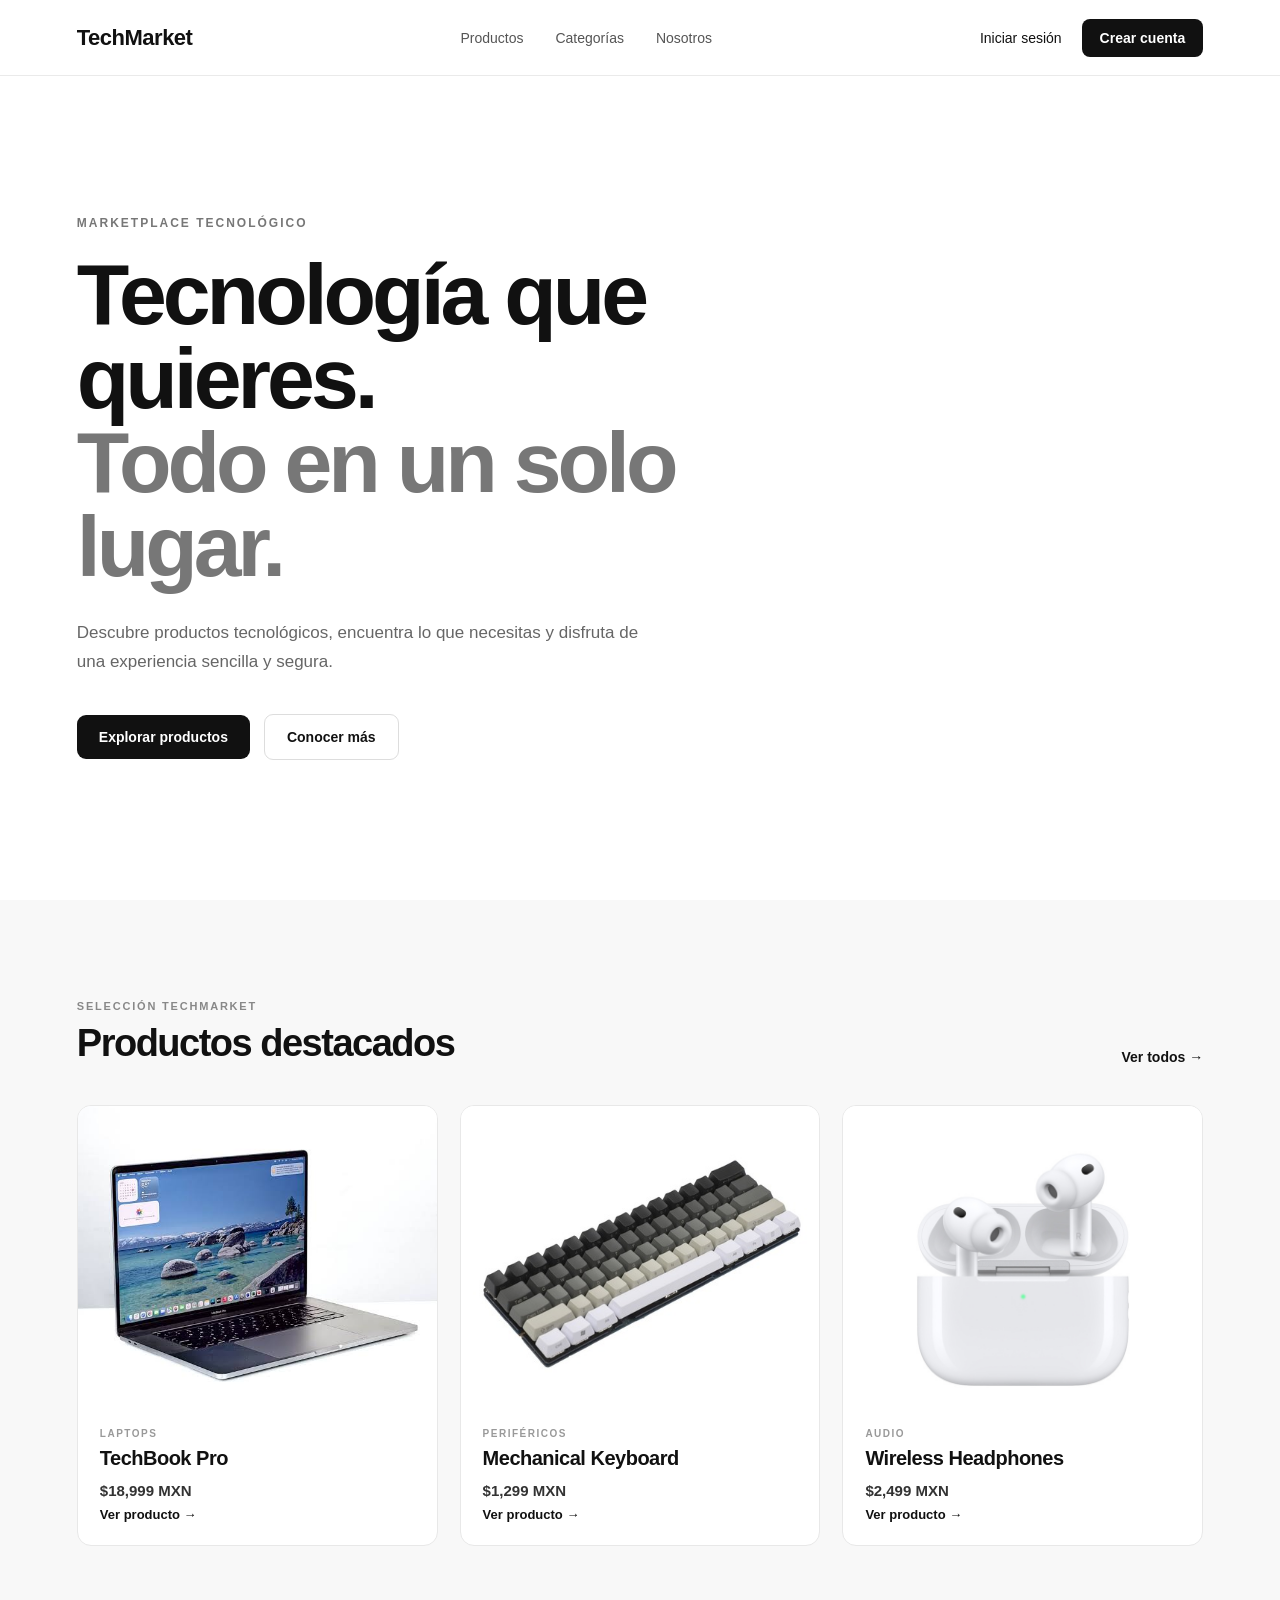
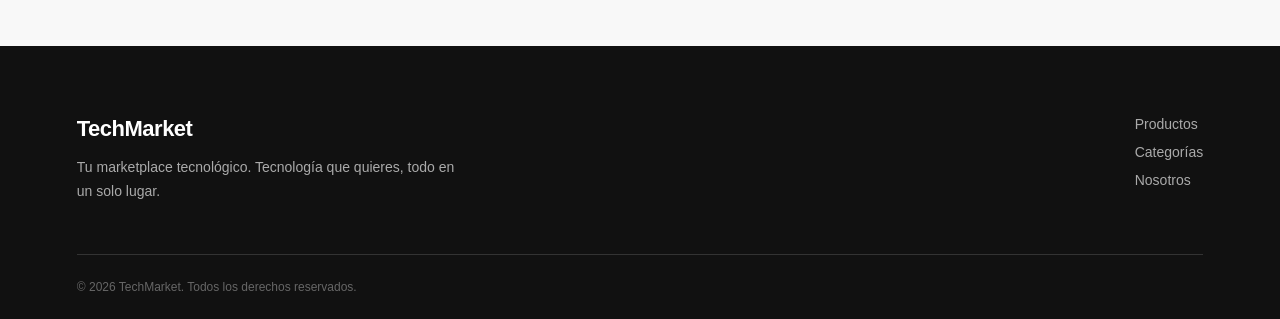
==== frontend/index.html @ a0c96c30 "Se agrego frontend provisional y ajustes de autenticacion" ====
<!DOCTYPE html>
<html lang="es">
<head>
    <meta charset="UTF-8">
    <meta name="viewport" content="width=device-width, initial-scale=1.0">

    <title>TechMarket</title>

    <link rel="stylesheet" href="css/style.css">
</head>

<body>

<header class="navbar">

    <a href="#" class="logo">TechMarket</a>

    <nav class="nav-links">
        <a href="#">Productos</a>
        <a href="#">Categorías</a>
        <a href="#">Nosotros</a>
    </nav>

    <div class="nav-actions">
        <a href="login.html" class="login-link" id="login-link">Iniciar sesión</a>
        <a href="register.html" class="register-button" id="register-link">Crear cuenta</a>
        <span id="session-message" class="session-message">
        Sesión iniciada
    </span>
        <button id="logout-button" class="logout-button">Cerrar sesión</button>
    </div>
</header>


<main>

    <section class="hero">

        <div class="hero-content">

            <p class="hero-tag">MARKETPLACE TECNOLÓGICO</p>

            <h1>
                Tecnología que quieres.
                <span>Todo en un solo lugar.</span>
            </h1>

            <p class="hero-description">
                Descubre productos tecnológicos, encuentra lo que necesitas
                y disfruta de una experiencia sencilla y segura.
            </p>

            <div class="hero-actions">
                <a href="#" class="primary-button">Explorar productos</a>
                <a href="#" class="secondary-button">Conocer más</a>
            </div>

        </div>

    </section>


    <section class="products-section">

        <div class="section-header">

            <div>
                <p class="section-tag">SELECCIÓN TECHMARKET</p>
                <h2>Productos destacados</h2>
            </div>

            <a href="#" class="view-all">Ver todos →</a>

        </div>


        <div class="product-grid">

            <article class="product-card">

                <div class="product-image">
                    <img src="assets/products/MacBookPro.jpg" alt="Laptop MacBookPro">
                </div>

                <div class="product-info">
                    <p class="product-category">LAPTOPS</p>
                    <h3>TechBook Pro</h3>
                    <p class="product-price">$18,999 MXN</p>

                    <a href="#" class="product-button">Ver producto →</a>
                </div>

            </article>


            <article class="product-card">

                <div class="product-image">
                    <img src="assets/products/teclado mecanico.jpg" alt="teclado mecanico">
                </div>

                <div class="product-info">
                    <p class="product-category">PERIFÉRICOS</p>
                    <h3>Mechanical Keyboard</h3>
                    <p class="product-price">$1,299 MXN</p>

                    <a href="#" class="product-button">Ver producto →</a>
                </div>

            </article>


            <article class="product-card">

                <div class="product-image">
                    <img src="assets/products/airpods.jpg" alt="Audífonos inalámbricos">
                </div>

                <div class="product-info">
                    <p class="product-category">AUDIO</p>
                    <h3>Wireless Headphones</h3>
                    <p class="product-price">$2,499 MXN</p>

                    <a href="#" class="product-button">Ver producto →</a>
                </div>

            </article>

        </div>

    </section>

</main>

<footer class="footer">

    <div class="footer-content">

        <div class="footer-brand">
            <h2>TechMarket</h2>
            <p>
                Tu marketplace tecnológico.
                Tecnología que quieres, todo en un solo lugar.
            </p>
        </div>

        <div class="footer-links">

            <a href="#">Productos</a>
            <a href="#">Categorías</a>
            <a href="#">Nosotros</a>

        </div>

    </div>

    <div class="footer-bottom">
        <p>© 2026 TechMarket. Todos los derechos reservados.</p>
    </div>

</footer>

<script src="js/auth.js"></script>

</body>
</html>
---- frontend/css/style.css ----
/* =========================
   RESET
   ========================= */

* {
    margin: 0;
    padding: 0;
    box-sizing: border-box;
}

body {
    font-family: Arial, sans-serif;
    background: #ffffff;
    color: #111111;
}


/* =========================
   NAVBAR
   ========================= */

.navbar {
    width: 100%;
    height: 76px;

    display: flex;
    align-items: center;
    justify-content: space-between;

    padding: 0 6%;

    border-bottom: 1px solid #eaeaea;
    background: #ffffff;
}

.logo {
    color: #111111;
    text-decoration: none;

    font-size: 22px;
    font-weight: 700;
    letter-spacing: -0.5px;
}

.nav-links {
    display: flex;
    gap: 32px;
}

.nav-links a {
    color: #555555;
    text-decoration: none;

    font-size: 14px;

    transition: color 0.2s ease;
}

.nav-links a:hover {
    color: #111111;
}

.nav-actions {
    display: flex;
    align-items: center;
    gap: 20px;
}

.login-link {
    color: #111111;
    text-decoration: none;

    font-size: 14px;
}

.register-button {
    color: #ffffff;
    background: #111111;

    text-decoration: none;

    padding: 11px 18px;
    border-radius: 8px;

    font-size: 14px;
    font-weight: 600;

    transition: transform 0.2s ease,
    background 0.2s ease;
}

.logout-button {
    color: #111111;
    background: #ffffff;

    border: 1px solid #dddddd;

    padding: 10px 17px;
    border-radius: 8px;

    font-family: inherit;
    font-size: 14px;
    font-weight: 600;

    cursor: pointer;

    transition:
            background 0.2s ease,
            border-color 0.2s ease,
            transform 0.2s ease;
}

.logout-button:hover {
    background: #f5f5f5;
    border-color: #cccccc;

    transform: translateY(-1px);
}

.session-message {
    display: inline-flex;
    align-items: center;
    gap: 8px;

    padding: 10px 17px;

    border: 1px solid #d9eadf;
    border-radius: 8px;

    background: #f3faf5;
    color: #2f6b43;

    font-size: 13px;
    font-weight: 600;
}

/* Indicador de sesión activa */
.session-message::before {
    content: "";

    width: 7px;
    height: 7px;

    border-radius: 50%;

    background: #3f8f5b;
}

.register-button:hover {
    background: #333333;
    transform: translateY(-1px);
}


/* =========================
   HERO
   ========================= */

.hero {
    min-height: calc(100vh - 76px);

    display: flex;
    align-items: center;

    padding: 80px 6%;
}

.hero-content {
    max-width: 760px;
}

.hero-tag {
    margin-bottom: 22px;

    font-size: 12px;
    font-weight: 700;
    letter-spacing: 2px;

    color: #777777;
}

.hero h1 {
    font-size: clamp(48px, 7vw, 86px);
    line-height: 0.98;
    letter-spacing: -4px;

    margin-bottom: 30px;
}

.hero h1 span {
    display: block;
    color: #777777;
}

.hero-description {
    max-width: 570px;

    color: #666666;

    font-size: 17px;
    line-height: 1.7;

    margin-bottom: 38px;
}

.hero-actions {
    display: flex;
    align-items: center;
    gap: 14px;
}

.primary-button,
.secondary-button {
    text-decoration: none;

    padding: 14px 22px;
    border-radius: 9px;

    font-size: 14px;
    font-weight: 600;

    transition: all 0.2s ease;
}

.primary-button {
    color: #ffffff;
    background: #111111;
}

.primary-button:hover {
    background: #333333;
    transform: translateY(-2px);
}

.secondary-button {
    color: #111111;
    background: #ffffff;

    border: 1px solid #dddddd;
}

.secondary-button:hover {
    background: #f5f5f5;
}


/* =========================
   RESPONSIVE
   ========================= */

@media (max-width: 800px) {

    .navbar {
        padding: 0 5%;
    }

    .nav-links {
        display: none;
    }

    .hero {
        padding: 60px 5%;
    }

    .hero h1 {
        letter-spacing: -2px;
    }

    .nav-actions {
        gap: 10px;
    }

}

/* =========================
   PRODUCTS
   ========================= */

.products-section {
    padding: 100px 6%;
    background: #f8f8f8;
}

.section-header {
    display: flex;
    align-items: flex-end;
    justify-content: space-between;

    margin-bottom: 40px;
}

.section-tag {
    margin-bottom: 10px;

    font-size: 11px;
    font-weight: 700;
    letter-spacing: 1.8px;

    color: #888888;
}

.section-header h2 {
    font-size: 38px;
    letter-spacing: -1.5px;
}

.view-all {
    color: #111111;
    text-decoration: none;

    font-size: 14px;
    font-weight: 600;

    transition: opacity 0.2s ease;
}

.view-all:hover {
    opacity: 0.55;
}


.product-grid {
    display: grid;

    grid-template-columns: repeat(3, 1fr);

    gap: 22px;
}


.product-card {
    background: #ffffff;

    border: 1px solid #e8e8e8;
    border-radius: 14px;

    overflow: hidden;

    transition:
            transform 0.25s ease,
            box-shadow 0.25s ease;
}

.product-card:hover {
    transform: translateY(-5px);

    box-shadow: 0 18px 40px rgba(0, 0, 0, 0.08);
}


.product-image {
    height: 300px;

    display: flex;
    align-items: center;
    justify-content: center;

    background: #eeeeee;

    color: #999999;

    font-size: 11px;
    font-weight: 700;
    letter-spacing: 1.5px;
}

.product-image img {
    width: 100%;
    height: 100%;

    object-fit: cover;

    display: block;

    transition: transform 0.4s ease;
}

.product-card:hover .product-image img {
    transform: scale(1.04);
}


.product-info {
    padding: 22px;
}

.product-category {
    margin-bottom: 8px;

    font-size: 10px;
    font-weight: 700;
    letter-spacing: 1.5px;

    color: #999999;
}

.product-info h3 {
    margin-bottom: 12px;

    font-size: 20px;
    letter-spacing: -0.5px;
}

.product-price {
    font-size: 15px;
    font-weight: 600;

    color: #333333;
}


/* =========================
   PRODUCTS RESPONSIVE
   ========================= */

@media (max-width: 900px) {

    .product-grid {
        grid-template-columns: 1fr;
    }

    .product-image {
        height: 260px;
    }

}


@media (max-width: 600px) {

    .products-section {
        padding: 70px 5%;
    }

    .section-header {
        align-items: flex-start;
        flex-direction: column;
        gap: 15px;
    }

    .section-header h2 {
        font-size: 32px;
    }

}

.product-button {
    display: inline-block;

    margin-top: 8px;

    color: #111111;
    text-decoration: none;

    font-size: 13px;
    font-weight: 600;

    transition: opacity 0.2s ease,
    transform 0.2s ease;
}

.product-button:hover {
    opacity: 0.55;
    transform: translateX(3px);
}

/* =========================
   FOOTER
   ========================= */

.footer {
    padding: 70px 6% 25px;

    background: #111111;
    color: #ffffff;
}

.footer-content {
    display: flex;
    justify-content: space-between;
    align-items: flex-start;

    gap: 40px;

    padding-bottom: 50px;

    border-bottom: 1px solid #333333;
}

.footer-brand {
    max-width: 380px;
}

.footer-brand h2 {
    margin-bottom: 14px;

    font-size: 22px;
    letter-spacing: -0.5px;
}

.footer-brand p {
    color: #aaaaaa;

    font-size: 14px;
    line-height: 1.7;
}

.footer-links {
    display: flex;
    flex-direction: column;

    gap: 12px;
}

.footer-links a {
    color: #aaaaaa;

    text-decoration: none;

    font-size: 14px;

    transition: color 0.2s ease;
}

.footer-links a:hover {
    color: #ffffff;
}

.footer-bottom {
    padding-top: 25px;
}

.footer-bottom p {
    color: #666666;

    font-size: 12px;
}


/* =========================
   FOOTER RESPONSIVE
   ========================= */

@media (max-width: 600px) {

    .footer {
        padding: 55px 5% 20px;
    }

    .footer-content {
        flex-direction: column;

        padding-bottom: 35px;
    }

}

/* =========================
   AUTH PAGE
   ========================= */

.auth-page {
    min-height: 100vh;

    display: flex;
    align-items: center;
    justify-content: center;

    padding: 60px 20px;

    background: #f8f8f8;
}

.auth-container {
    width: 100%;
    max-width: 460px;

    padding: 45px;

    background: #ffffff;

    border: 1px solid #e8e8e8;
    border-radius: 16px;

    box-shadow: 0 20px 50px rgba(0, 0, 0, 0.06);
}


/* =========================
   AUTH HEADER
   ========================= */

.auth-header {
    margin-bottom: 35px;
}

.auth-logo {
    display: inline-block;

    margin-bottom: 35px;

    color: #111111;
    text-decoration: none;

    font-size: 22px;
    font-weight: 700;
    letter-spacing: -0.5px;
}

.auth-tag {
    margin-bottom: 12px;

    color: #888888;

    font-size: 10px;
    font-weight: 700;
    letter-spacing: 1.8px;
}

.auth-header h1 {
    margin-bottom: 12px;

    color: #111111;

    font-size: 38px;
    line-height: 1.05;
    letter-spacing: -1.8px;
}

.auth-description {
    color: #777777;

    font-size: 14px;
    line-height: 1.6;
}


/* =========================
   FORM
   ========================= */

.auth-form {
    display: flex;
    flex-direction: column;

    gap: 22px;
}

.form-group {
    display: flex;
    flex-direction: column;

    gap: 8px;
}

.form-group label {
    color: #333333;

    font-size: 13px;
    font-weight: 600;
}

.form-group input {
    width: 100%;

    padding: 14px 15px;

    border: 1px solid #dddddd;
    border-radius: 8px;

    background: #ffffff;
    color: #111111;

    font-family: inherit;
    font-size: 14px;

    outline: none;

    transition:
            border-color 0.2s ease,
            box-shadow 0.2s ease;
}

.form-group input::placeholder {
    color: #aaaaaa;
}

.form-group input:focus {
    border-color: #111111;

    box-shadow: 0 0 0 3px rgba(0, 0, 0, 0.06);
}


/* =========================
   AUTH BUTTON
   ========================= */

.auth-button {
    width: 100%;

    margin-top: 5px;

    padding: 14px 20px;

    border: none;
    border-radius: 8px;

    background: #111111;
    color: #ffffff;

    font-family: inherit;
    font-size: 14px;
    font-weight: 600;

    cursor: pointer;

    transition:
            background 0.2s ease,
            transform 0.2s ease;
}

.auth-button:hover {
    background: #333333;

    transform: translateY(-1px);
}


/* =========================
   AUTH FOOTER
   ========================= */

.auth-footer {
    margin-top: 28px;

    text-align: center;
}

.auth-footer p {
    color: #777777;

    font-size: 13px;
}

.auth-footer a {
    color: #111111;

    font-weight: 600;

    text-decoration: none;
}

.auth-footer a:hover {
    text-decoration: underline;
}


/* =========================
   AUTH RESPONSIVE
   ========================= */

@media (max-width: 500px) {

    .auth-page {
        padding: 30px 15px;
    }

    .auth-container {
        padding: 30px 25px;
    }

    .auth-header h1 {
        font-size: 32px;
    }

}

#register-message {
    margin-top: 18px;

    padding: 12px 15px;

    text-align: center;

    background: #f5f5f5;

    border: 1px solid #dddddd;
    border-radius: 8px;

    color: #333333;

    font-size: 13px;
    font-weight: 600;
    line-height: 1.5;
}
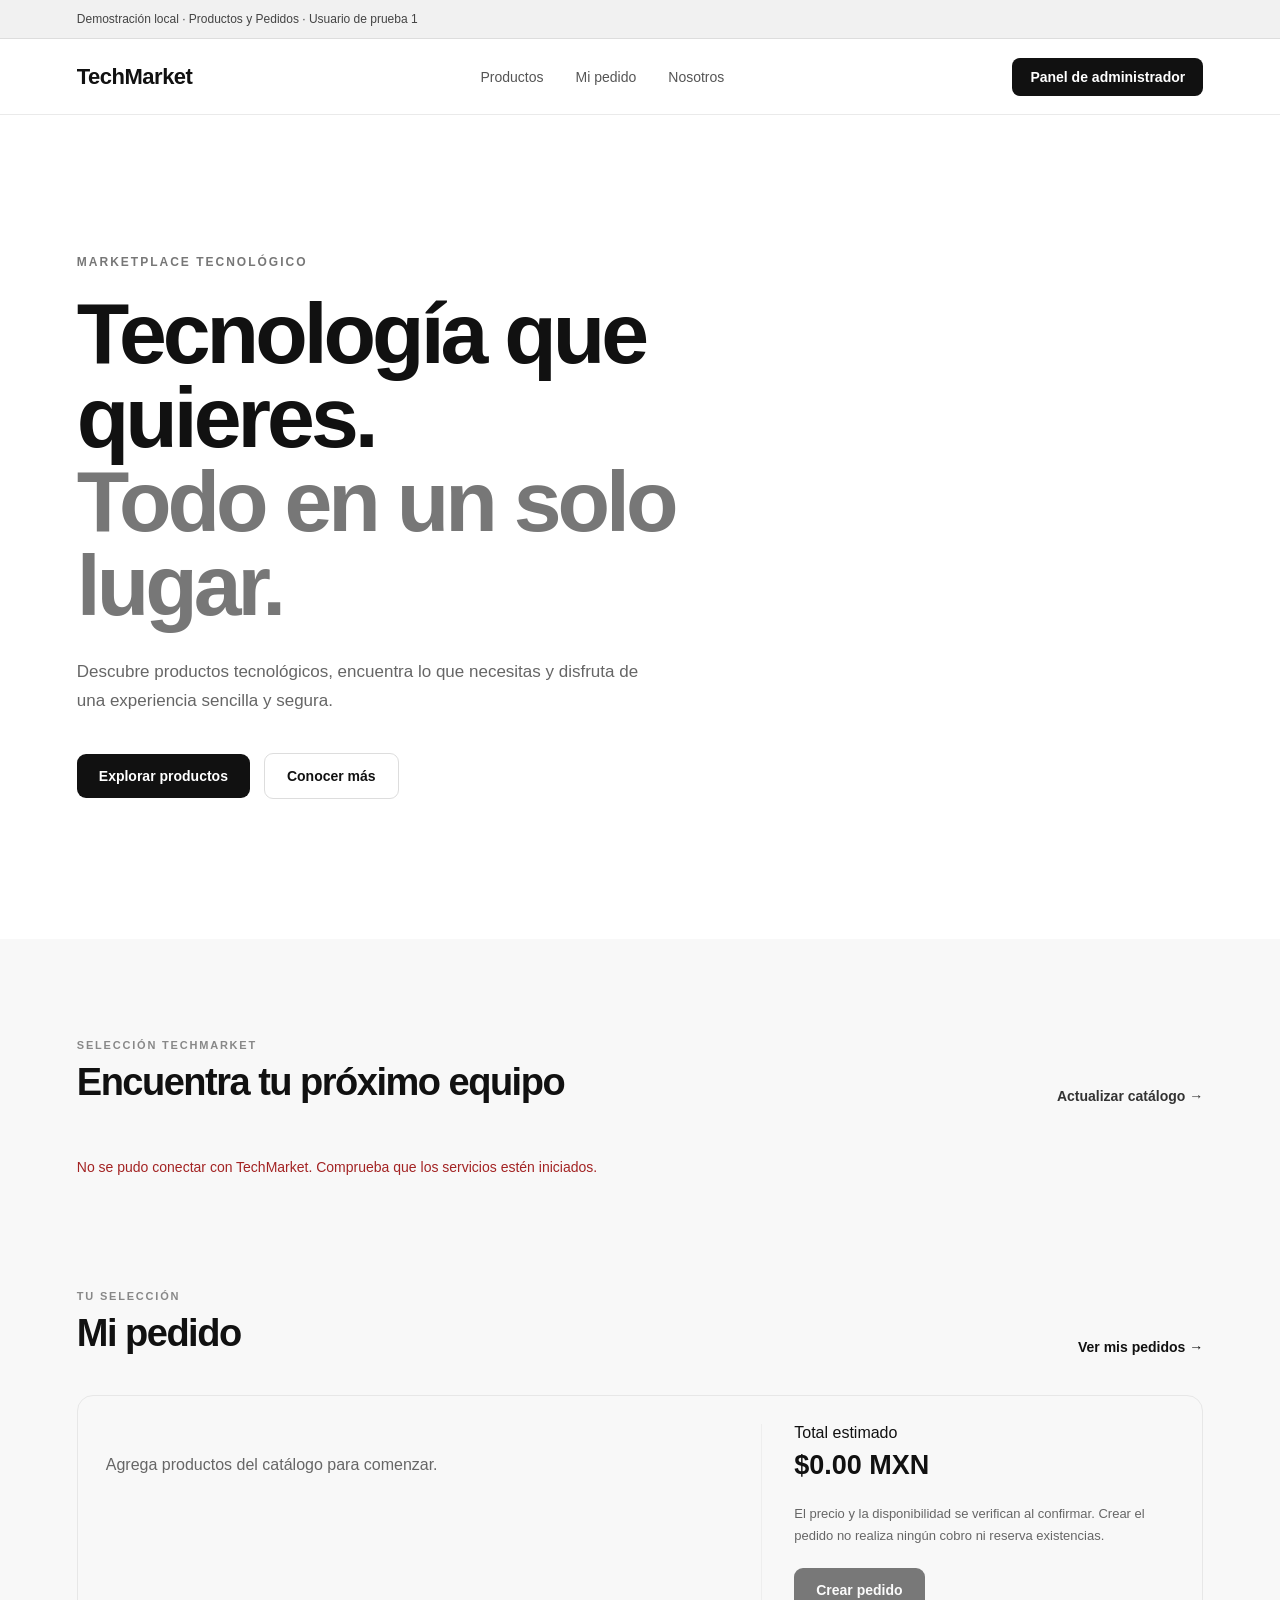
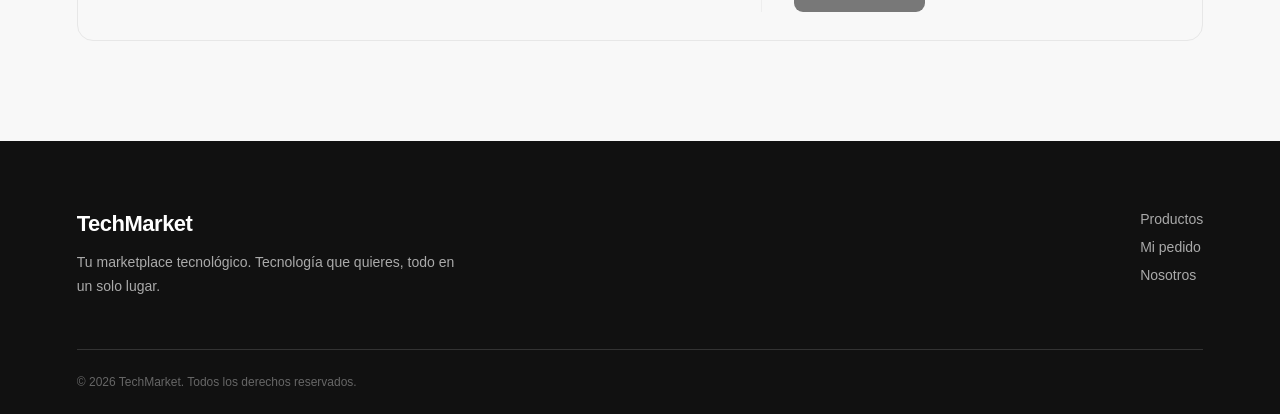
==== commit fb11d4d4: "feat: agregar microservicios de productos y pedidos y frontend" ====
--- a/frontend/index.html
+++ b/frontend/index.html
@@ -13,22 +13,37 @@
 
 <header class="navbar">
 
-    <a href="#" class="logo">TechMarket</a>
+    <a href="index.html" class="logo">TechMarket</a>
 
     <nav class="nav-links">
-        <a href="#">Productos</a>
-        <a href="#">Categorías</a>
-        <a href="#">Nosotros</a>
+        <a href="#productos">Productos</a>
+        <a href="#carrito">Mi pedido</a>
+        <a href="#nosotros">Nosotros</a>
     </nav>
 
     <div class="nav-actions">
-        <a href="login.html" class="login-link" id="login-link">Iniciar sesión</a>
-        <a href="register.html" class="register-button" id="register-link">Crear cuenta</a>
-        <span id="session-message" class="session-message">
-        Sesión iniciada
-    </span>
-        <button id="logout-button" class="logout-button">Cerrar sesión</button>
+        <a href="login.html" class="login-link" id="login-link">
+            Iniciar sesión
+        </a>
+
+        <a href="register.html" class="register-button" id="register-link">
+            Crear cuenta
+        </a>
+
+        <a href="profile.html" class="register-button" id="account-link" hidden>
+            Mi perfil
+        </a>
+
+        <button
+                id="logout-button"
+                class="logout-button"
+                type="button"
+                hidden
+        >
+            Cerrar sesión
+        </button>
     </div>
+
 </header>
 
 
@@ -51,8 +66,8 @@
             </p>
 
             <div class="hero-actions">
-                <a href="#" class="primary-button">Explorar productos</a>
-                <a href="#" class="secondary-button">Conocer más</a>
+                <a href="#productos" class="primary-button">Explorar productos</a>
+                <a href="#nosotros" class="secondary-button">Conocer más</a>
             </div>
 
         </div>
@@ -60,79 +75,43 @@
     </section>
 
 
-    <section class="products-section">
+    <section class="products-section" id="productos">
 
         <div class="section-header">
 
             <div>
                 <p class="section-tag">SELECCIÓN TECHMARKET</p>
-                <h2>Productos destacados</h2>
+                <h2>Encuentra tu próximo equipo</h2>
             </div>
 
-            <a href="#" class="view-all">Ver todos →</a>
+            <button class="view-all text-button" id="refresh-products" type="button">Actualizar catálogo →</button>
 
         </div>
 
 
-        <div class="product-grid">
-
-            <article class="product-card">
-
-                <div class="product-image">
-                    <img src="assets/products/MacBookPro.jpg" alt="Laptop MacBookPro">
-                </div>
-
-                <div class="product-info">
-                    <p class="product-category">LAPTOPS</p>
-                    <h3>TechBook Pro</h3>
-                    <p class="product-price">$18,999 MXN</p>
-
-                    <a href="#" class="product-button">Ver producto →</a>
-                </div>
-
-            </article>
-
-
-            <article class="product-card">
-
-                <div class="product-image">
-                    <img src="assets/products/teclado mecanico.jpg" alt="teclado mecanico">
-                </div>
-
-                <div class="product-info">
-                    <p class="product-category">PERIFÉRICOS</p>
-                    <h3>Mechanical Keyboard</h3>
-                    <p class="product-price">$1,299 MXN</p>
-
-                    <a href="#" class="product-button">Ver producto →</a>
-                </div>
-
-            </article>
-
-
-            <article class="product-card">
-
-                <div class="product-image">
-                    <img src="assets/products/airpods.jpg" alt="Audífonos inalámbricos">
-                </div>
-
-                <div class="product-info">
-                    <p class="product-category">AUDIO</p>
-                    <h3>Wireless Headphones</h3>
-                    <p class="product-price">$2,499 MXN</p>
-
-                    <a href="#" class="product-button">Ver producto →</a>
-                </div>
-
-            </article>
-
-        </div>
+        <p id="catalog-message" class="feedback" role="status" aria-live="polite">Cargando catálogo…</p>
+        <div class="product-grid" id="product-grid"></div>
 
     </section>
 
+    <section class="products-section cart-section" id="carrito">
+        <div class="section-header">
+            <div><p class="section-tag">TU SELECCIÓN</p><h2>Mi pedido</h2></div>
+            <a class="view-all" href="profile.html#mis-pedidos">Ver mis pedidos →</a>
+        </div>
+        <div class="cart-panel">
+            <div id="cart-items"></div>
+            <div class="cart-summary">
+                <p>Total estimado <strong id="cart-total">$0.00</strong></p>
+                <p class="muted">El precio y la disponibilidad se verifican al confirmar. Crear el pedido no realiza ningún cobro ni reserva existencias.</p>
+                <button id="create-order" type="button" class="primary-button" disabled>Crear pedido</button>
+            </div>
+        </div>
+        <p id="cart-message" class="feedback" role="status" aria-live="polite"></p>
+    </section>
 </main>
 
-<footer class="footer">
+<footer class="footer" id="nosotros">
 
     <div class="footer-content">
 
@@ -146,9 +125,9 @@
 
         <div class="footer-links">
 
-            <a href="#">Productos</a>
-            <a href="#">Categorías</a>
-            <a href="#">Nosotros</a>
+            <a href="#productos">Productos</a>
+            <a href="#carrito">Mi pedido</a>
+            <a href="#nosotros">Nosotros</a>
 
         </div>
 
@@ -160,7 +139,11 @@
 
 </footer>
 
+<script src="js/config.js"></script>
+<script src="js/api.js"></script>
 <script src="js/auth.js"></script>
+<script src="js/catalog.js"></script>
 
 </body>
-</html>+</html>
+
--- a/frontend/css/style.css
+++ b/frontend/css/style.css
@@ -793,4 +793,782 @@
     font-size: 13px;
     font-weight: 600;
     line-height: 1.5;
-}+}
+
+
+/* =========================
+   ADMIN DASHBOARD
+   ========================= */
+
+.admin-container {
+    width: 100%;
+    max-width: 1240px;
+    margin: 0 auto;
+    padding: 76px 6% 90px;
+}
+
+.navbar .nav-container {
+    width: 100%;
+    display: flex;
+    align-items: center;
+    justify-content: space-between;
+    gap: 20px;
+}
+
+#admin-name {
+    color: #555555;
+    font-size: 14px;
+    font-weight: 600;
+}
+
+.admin-welcome {
+    max-width: 800px;
+    margin-bottom: 70px;
+}
+
+.admin-label {
+    margin-bottom: 20px;
+    color: #777777;
+    font-size: 11px;
+    font-weight: 700;
+    letter-spacing: 2px;
+}
+
+.admin-welcome h1 {
+    margin-bottom: 24px;
+    font-size: clamp(46px, 6vw, 76px);
+    line-height: 1;
+    letter-spacing: -3.5px;
+}
+
+.admin-welcome h1 span {
+    display: block;
+    color: #777777;
+}
+
+.admin-welcome > p:last-child {
+    max-width: 570px;
+    color: #666666;
+    font-size: 16px;
+    line-height: 1.8;
+}
+
+/* Encabezado de la sección */
+
+.admin-section {
+    margin-bottom: 48px;
+}
+
+.admin-section-header {
+    display: flex;
+    align-items: flex-end;
+    justify-content: space-between;
+    gap: 20px;
+    margin-bottom: 30px;
+}
+
+.admin-section-tag {
+    margin-bottom: 10px;
+    color: #888888;
+    font-size: 10px;
+    font-weight: 700;
+    letter-spacing: 1.7px;
+}
+
+.admin-section-header h2 {
+    font-size: 30px;
+    letter-spacing: -1px;
+}
+
+.admin-role {
+    display: inline-flex;
+    align-items: center;
+    gap: 9px;
+    padding: 10px 14px;
+    border: 1px solid #e5e5e5;
+    border-radius: 8px;
+    color: #444444;
+    font-size: 12px;
+    font-weight: 600;
+    white-space: nowrap;
+}
+
+.admin-status-dot {
+    width: 7px;
+    height: 7px;
+    border-radius: 50%;
+    background: #333333;
+}
+
+/* Tarjetas */
+
+.admin-grid {
+    display: grid;
+    grid-template-columns: repeat(2, minmax(0, 1fr));
+    gap: 20px;
+}
+
+.admin-card {
+    display: flex;
+    flex-direction: column;
+    align-items: flex-start;
+    min-height: 300px;
+    padding: 30px;
+    background: #ffffff;
+    border: 1px solid #e8e8e8;
+    border-radius: 14px;
+    transition:
+            transform 0.25s ease,
+            box-shadow 0.25s ease,
+            border-color 0.25s ease;
+}
+
+.admin-card:hover {
+    transform: translateY(-4px);
+    border-color: #d5d5d5;
+    box-shadow: 0 18px 40px rgba(0, 0, 0, 0.06);
+}
+
+.admin-card-top {
+    display: flex;
+    align-items: center;
+    justify-content: space-between;
+    width: 100%;
+    margin-bottom: 28px;
+}
+
+.admin-card-icon {
+    display: flex;
+    align-items: center;
+    justify-content: center;
+    width: 50px;
+    height: 50px;
+    background: #f5f5f5;
+    border-radius: 12px;
+    font-size: 22px;
+}
+
+.admin-card-number {
+    color: #bbbbbb;
+    font-size: 12px;
+    font-weight: 600;
+    letter-spacing: 1px;
+}
+
+.admin-card h3 {
+    margin-bottom: 12px;
+    font-size: 23px;
+    letter-spacing: -0.7px;
+}
+
+.admin-card p {
+    max-width: 390px;
+    margin-bottom: 28px;
+    color: #777777;
+    font-size: 14px;
+    line-height: 1.8;
+}
+
+.admin-card-button {
+    display: flex;
+    align-items: center;
+    justify-content: space-between;
+    gap: 25px;
+    width: 100%;
+    margin-top: auto;
+    padding: 13px 15px;
+    border: 1px solid #e5e5e5;
+    border-radius: 8px;
+    background: #f8f8f8;
+    color: #888888;
+    font-family: inherit;
+    font-size: 12px;
+    font-weight: 600;
+}
+
+.admin-card-button span {
+    font-size: 18px;
+}
+
+.admin-card-button:disabled {
+    cursor: not-allowed;
+    opacity: 0.85;
+}
+
+/* Nota informativa */
+
+.admin-note {
+    display: flex;
+    align-items: flex-start;
+    gap: 16px;
+    padding: 24px;
+    border: 1px solid #e8e8e8;
+    border-radius: 12px;
+    background: #fafafa;
+}
+
+.admin-note-icon {
+    display: flex;
+    flex-shrink: 0;
+    align-items: center;
+    justify-content: center;
+    width: 28px;
+    height: 28px;
+    border: 1px solid #dddddd;
+    border-radius: 50%;
+    color: #555555;
+    font-size: 13px;
+    font-weight: 700;
+}
+
+.admin-note h3 {
+    margin-bottom: 7px;
+    font-size: 14px;
+}
+
+.admin-note p {
+    color: #777777;
+    font-size: 13px;
+    line-height: 1.7;
+}
+
+/* Pie del panel */
+
+.admin-container + .footer {
+    margin-top: 0;
+}
+
+/* =========================
+   ADMIN RESPONSIVE
+   ========================= */
+
+@media (max-width: 800px) {
+    .admin-container {
+        padding: 55px 5% 70px;
+    }
+
+    .admin-welcome {
+        margin-bottom: 50px;
+    }
+
+    .admin-welcome h1 {
+        letter-spacing: -2px;
+    }
+
+    .admin-section-header h2 {
+        font-size: 25px;
+    }
+
+    .admin-grid {
+        grid-template-columns: 1fr;
+        gap: 16px;
+    }
+
+    .admin-card {
+        min-height: 270px;
+        padding: 25px;
+    }
+}
+
+@media (max-width: 520px) {
+    .navbar .nav-container {
+        gap: 12px;
+    }
+
+    #admin-name {
+        display: none;
+    }
+
+    .admin-welcome h1 {
+        font-size: 42px;
+    }
+
+    .admin-section-header {
+        align-items: flex-start;
+        flex-direction: column;
+    }
+
+    .admin-note {
+        padding: 18px;
+    }
+}
+
+
+/* =========================
+   USER PROFILE
+   ========================= */
+
+.profile-container {
+    width: 100%;
+    max-width: 1240px;
+    margin: 0 auto;
+    padding: 70px 6% 90px;
+}
+
+.profile-nav {
+    display: flex;
+    align-items: center;
+    gap: 25px;
+}
+
+/* Botón para volver a la tienda */
+
+.profile-back-link {
+    display: inline-flex;
+    align-items: center;
+    justify-content: center;
+    padding: 10px 18px;
+    background-color: #000000;
+    color: #ffffff;
+    border: 1px solid #000000;
+    border-radius: 6px;
+    font-size: 13px;
+    font-weight: 600;
+    text-decoration: none;
+    transition: background-color 0.2s ease,
+    border-color 0.2s ease;
+}
+
+.profile-back-link:hover {
+    background-color: #333333;
+    border-color: #333333;
+    color: #ffffff;
+}
+
+.profile-heading {
+    max-width: 700px;
+    margin-bottom: 55px;
+}
+
+.profile-eyebrow,
+.profile-section-label {
+    margin-bottom: 13px;
+    color: #888888;
+    font-size: 10px;
+    font-weight: 700;
+    letter-spacing: 1.8px;
+}
+
+.profile-heading h1 {
+    margin-bottom: 20px;
+    font-size: clamp(44px, 6vw, 72px);
+    line-height: 1;
+    letter-spacing: -3px;
+}
+
+.profile-heading h1 span {
+    color: #888888;
+}
+
+.profile-heading > p:last-child {
+    max-width: 560px;
+    color: #666666;
+    font-size: 15px;
+    line-height: 1.8;
+}
+
+.profile-layout {
+    display: grid;
+    grid-template-columns: 280px minmax(0, 1fr);
+    align-items: start;
+    gap: 25px;
+}
+
+/* Barra lateral */
+
+.profile-sidebar {
+    padding: 28px 23px;
+    border: 1px solid #e8e8e8;
+    border-radius: 14px;
+    background: #ffffff;
+}
+
+.profile-avatar {
+    display: flex;
+    align-items: center;
+    justify-content: center;
+    width: 66px;
+    height: 66px;
+    margin-bottom: 20px;
+    border-radius: 50%;
+    background: #111111;
+    color: #ffffff;
+    font-size: 25px;
+    font-weight: 600;
+}
+
+.profile-sidebar h2 {
+    margin-bottom: 8px;
+    font-size: 19px;
+    letter-spacing: -0.5px;
+}
+
+.profile-sidebar > p {
+    margin-bottom: 16px;
+    color: #777777;
+    font-size: 12px;
+    overflow-wrap: anywhere;
+}
+
+.profile-role {
+    display: inline-block;
+    padding: 7px 10px;
+    border: 1px solid #e5e5e5;
+    border-radius: 6px;
+    color: #444444;
+    font-size: 10px;
+    font-weight: 700;
+    letter-spacing: 0.4px;
+}
+
+.profile-sidebar-divider {
+    height: 1px;
+    margin: 25px 0 17px;
+    background: #eeeeee;
+}
+
+.profile-sidebar-link {
+    display: flex;
+    align-items: center;
+    gap: 12px;
+    margin-top: 8px;
+    padding: 13px 10px;
+    border-radius: 7px;
+    color: #555555;
+    font-size: 12px;
+    text-decoration: none;
+}
+
+.profile-sidebar-link > span {
+    color: #999999;
+    font-size: 10px;
+}
+
+.profile-sidebar-link.active {
+    background: #f5f5f5;
+    color: #111111;
+    font-weight: 600;
+}
+
+.profile-link-disabled {
+    flex-wrap: wrap;
+    cursor: not-allowed;
+    color: #999999;
+}
+
+.profile-link-disabled small {
+    width: 100%;
+    padding-left: 28px;
+    color: #999999;
+    font-size: 10px;
+}
+
+/* Contenido principal */
+
+.profile-content {
+    display: flex;
+    flex-direction: column;
+    gap: 22px;
+    min-width: 0;
+}
+
+.profile-panel {
+    padding: 30px;
+    border: 1px solid #e8e8e8;
+    border-radius: 14px;
+    background: #ffffff;
+}
+
+.profile-panel-heading {
+    display: flex;
+    align-items: flex-start;
+    justify-content: space-between;
+    gap: 18px;
+    margin-bottom: 20px;
+}
+
+.profile-panel-heading h2 {
+    font-size: 23px;
+    letter-spacing: -0.7px;
+}
+
+.profile-section-label {
+    margin-bottom: 10px;
+    font-size: 9px;
+}
+
+.profile-lock {
+    padding: 8px 10px;
+    border: 1px solid #e8e8e8;
+    border-radius: 6px;
+    color: #666666;
+    font-size: 10px;
+    white-space: nowrap;
+}
+
+.profile-description {
+    max-width: 600px;
+    margin-bottom: 28px;
+    color: #777777;
+    font-size: 13px;
+    line-height: 1.8;
+}
+
+.profile-fields {
+    display: grid;
+    grid-template-columns: repeat(2, minmax(0, 1fr));
+    gap: 14px;
+}
+
+.profile-field {
+    min-width: 0;
+    padding: 18px;
+    border: 1px solid #eeeeee;
+    border-radius: 9px;
+    background: #fcfcfc;
+}
+
+.profile-field > span {
+    display: block;
+    margin-bottom: 12px;
+    color: #888888;
+    font-size: 11px;
+}
+
+.profile-field > p {
+    color: #222222;
+    font-size: 14px;
+    font-weight: 600;
+    overflow-wrap: anywhere;
+}
+
+.profile-session-status {
+    display: flex;
+    align-items: center;
+    gap: 8px;
+}
+
+.profile-session-status span {
+    width: 7px;
+    height: 7px;
+    flex-shrink: 0;
+    border-radius: 50%;
+    background: #555555;
+}
+
+/* Sección de pedidos */
+
+.profile-orders-panel {
+    padding-bottom: 25px;
+}
+
+.profile-empty-state {
+    display: flex;
+    flex-direction: column;
+    align-items: flex-start;
+    padding: 25px 0 8px;
+}
+
+.profile-empty-icon {
+    display: flex;
+    align-items: center;
+    justify-content: center;
+    width: 44px;
+    height: 44px;
+    margin-bottom: 20px;
+    border: 1px solid #e8e8e8;
+    border-radius: 10px;
+    color: #777777;
+    font-size: 25px;
+}
+
+.profile-empty-state h3 {
+    margin-bottom: 10px;
+    font-size: 16px;
+}
+
+.profile-empty-state > p {
+    max-width: 480px;
+    margin-bottom: 22px;
+    color: #777777;
+    font-size: 13px;
+    line-height: 1.8;
+}
+
+   .profile-store-link {
+       display: inline-flex;
+       align-items: center;
+       justify-content: center;
+       gap: 12px;
+       padding: 10px 18px;
+       background-color: #000000;
+       color: #ffffff;
+       border: 1px solid #000000;
+       border-radius: 6px;
+       font-size: 12px;
+       font-weight: 600;
+       text-decoration: none;
+       transition: background-color 0.2s ease,
+       border-color 0.2s ease;
+   }
+
+.profile-store-link span {
+    font-size: 18px;
+    transition: transform 0.2s ease;
+}
+
+.profile-store-link:hover {
+    background-color: #333333;
+    border-color: #333333;
+    color: #ffffff;
+}
+
+.profile-store-link:hover span {
+    transform: translateX(4px);
+}
+/* Responsive */
+
+@media (max-width: 850px) {
+    .profile-container {
+        padding: 55px 5% 70px;
+    }
+
+    .profile-layout {
+        grid-template-columns: 1fr;
+    }
+
+    .profile-sidebar {
+        display: grid;
+        grid-template-columns: auto minmax(0, 1fr);
+        align-items: center;
+        column-gap: 18px;
+    }
+
+    .profile-avatar {
+        grid-row: span 3;
+        margin-bottom: 0;
+    }
+
+    .profile-sidebar h2,
+    .profile-sidebar > p {
+        margin-bottom: 7px;
+    }
+
+    .profile-role {
+        justify-self: start;
+    }
+
+    .profile-sidebar-divider,
+    .profile-sidebar-link {
+        grid-column: 1 / -1;
+    }
+
+    .profile-sidebar-divider {
+        width: 100%;
+        margin: 20px 0 10px;
+    }
+
+    .profile-sidebar-link {
+        margin-top: 3px;
+    }
+}
+
+@media (max-width: 520px) {
+    .profile-container {
+        padding: 42px 5% 55px;
+    }
+
+    .profile-heading {
+        margin-bottom: 35px;
+    }
+
+    .profile-heading h1 {
+        letter-spacing: -2px;
+    }
+
+    .profile-nav {
+        gap: 12px;
+    }
+
+    .profile-back-link {
+        padding: 8px 10px;
+        font-size: 11px;
+    }
+
+    .profile-panel {
+        padding: 22px 18px;
+    }
+
+    .profile-panel-heading {
+        flex-direction: column;
+    }
+
+    .profile-fields {
+        grid-template-columns: 1fr;
+    }
+}
+
+
+/* Catálogo y pedidos integrados */
+[hidden] { display: none !important; }
+html { scroll-behavior: smooth; }
+button, input, textarea { font: inherit; }
+button { cursor: pointer; }
+button:disabled { opacity: .55; cursor: not-allowed; }
+button.primary-button, button.product-button { border: 0; }
+.text-button { border: 0; background: transparent; color: #333; text-align: left; font-weight: 600; }
+.feedback { padding: 12px 0; font-size: 14px; line-height: 1.6; color: #555; }
+.feedback:empty { padding: 0; }
+.is-error { color: #a32323 !important; }
+.muted { color: #666; font-size: 13px; line-height: 1.65; }
+.empty-state { padding: 28px 0; line-height: 1.6; color: #666; }
+.product-placeholder { position: relative; flex-direction: column; gap: 20px; background: linear-gradient(135deg, #f4f4f4, #e7e7e7); }
+.placeholder-mark { font-size: 66px; font-weight: 700; letter-spacing: -6px; color: #b9b9b9; }
+.placeholder-id { font-size: 10px; letter-spacing: 2px; color: #777; }
+.product-description { font-size: 14px; color: #666; line-height: 1.5; min-height: 42px; margin-bottom: 12px; overflow-wrap: anywhere; }
+.product-info h3 { overflow-wrap: anywhere; }
+.cart-section { padding-top: 0; scroll-margin-top: 25px; }
+.cart-panel { padding: 28px; border: 1px solid #e7e7e7; border-radius: 16px; display: grid; grid-template-columns: 1.5fr 1fr; gap: 36px; }
+.cart-row { display: flex; align-items: center; gap: 20px; padding: 18px 0; border-bottom: 1px solid #eee; }
+.cart-details { flex: 1; display: flex; flex-direction: column; gap: 8px; min-width: 0; overflow-wrap: anywhere; }
+.quantity-label { display: flex; flex-direction: column; gap: 6px; font-size: 12px; }
+.quantity-label input { width: 75px; padding: 9px; border: 1px solid #ddd; border-radius: 6px; }
+.cart-summary { border-left: 1px solid #eee; padding-left: 32px; display: flex; flex-direction: column; gap: 22px; align-items: flex-start; }
+.cart-summary strong { display: block; font-size: 27px; margin-top: 8px; }
+.orders-list { display: grid; gap: 16px; margin-top: 20px; }
+.order-card { padding: 22px; border: 1px solid #e7e7e7; border-radius: 12px; overflow-wrap: anywhere; }
+.order-heading { display: flex; justify-content: space-between; align-items: center; gap: 15px; margin-bottom: 12px; }
+.status-pill { background: #f3f3f3; padding: 7px 10px; border-radius: 100px; font-size: 10px; letter-spacing: 1px; }
+.order-lines { margin: 16px 0; padding-left: 18px; line-height: 1.8; color: #555; font-size: 14px; }
+.order-total { font-weight: 700; margin-top: 14px; }
+.management-panel { margin-top: 40px; padding: 30px; border: 1px solid #e5e5e5; border-radius: 16px; scroll-margin-top: 24px; }
+.product-form { display: grid; grid-template-columns: 2fr 1fr 1fr; gap: 20px; align-items: end; margin: 25px 0; }
+.product-description-field { grid-column: 1 / -1; }
+.product-form button { justify-self: start; white-space: nowrap; }
+.form-group textarea { padding: 14px; border: 1px solid #ddd; border-radius: 8px; resize: vertical; }
+.table-wrap { overflow: auto; margin-top: 20px; }
+table { width: 100%; border-collapse: collapse; font-size: 14px; text-align: left; }
+th, td { padding: 16px 12px; border-bottom: 1px solid #eee; }
+th { font-size: 11px; text-transform: uppercase; letter-spacing: 1px; color: #777; }
+td:nth-child(2) { overflow-wrap: anywhere; }
+a.admin-card-button { text-decoration: none; }
+.sr-only { position: absolute; width: 1px; height: 1px; padding: 0; margin: -1px; overflow: hidden; clip: rect(0,0,0,0); }
+@media (max-width: 800px) {
+    .navbar { height: auto; min-height: 76px; padding-top: 16px; padding-bottom: 16px; flex-wrap: wrap; gap: 18px; }
+    .nav-actions { flex-wrap: wrap; gap: 12px; }
+    .cart-panel { grid-template-columns: 1fr; padding: 20px; }
+    .cart-summary { border-left: 0; border-top: 1px solid #eee; padding: 25px 0 0; }
+    .product-form { grid-template-columns: 1fr; }
+    .management-panel { padding: 20px; }
+    .cart-row { flex-wrap: wrap; gap: 12px; }
+    .cart-details { flex-basis: 100%; }
+    .section-header { gap: 16px; flex-wrap: wrap; }
+    .profile-nav { flex-wrap: wrap; }
+}
+
+button.product-button { background: transparent; padding: 0; text-align: left; }
+a.admin-card-button { background: #111; color: #fff; cursor: pointer; }
+a.admin-card-button:hover { background: #333; }
+.admin-card-icon svg { width: 22px; height: 22px; display: block; }
+
+.local-mode-notice { padding: 10px 6%; background: #f1f1f1; color: #444; font-size: 12px; line-height: 1.5; border-bottom: 1px solid #ddd; }
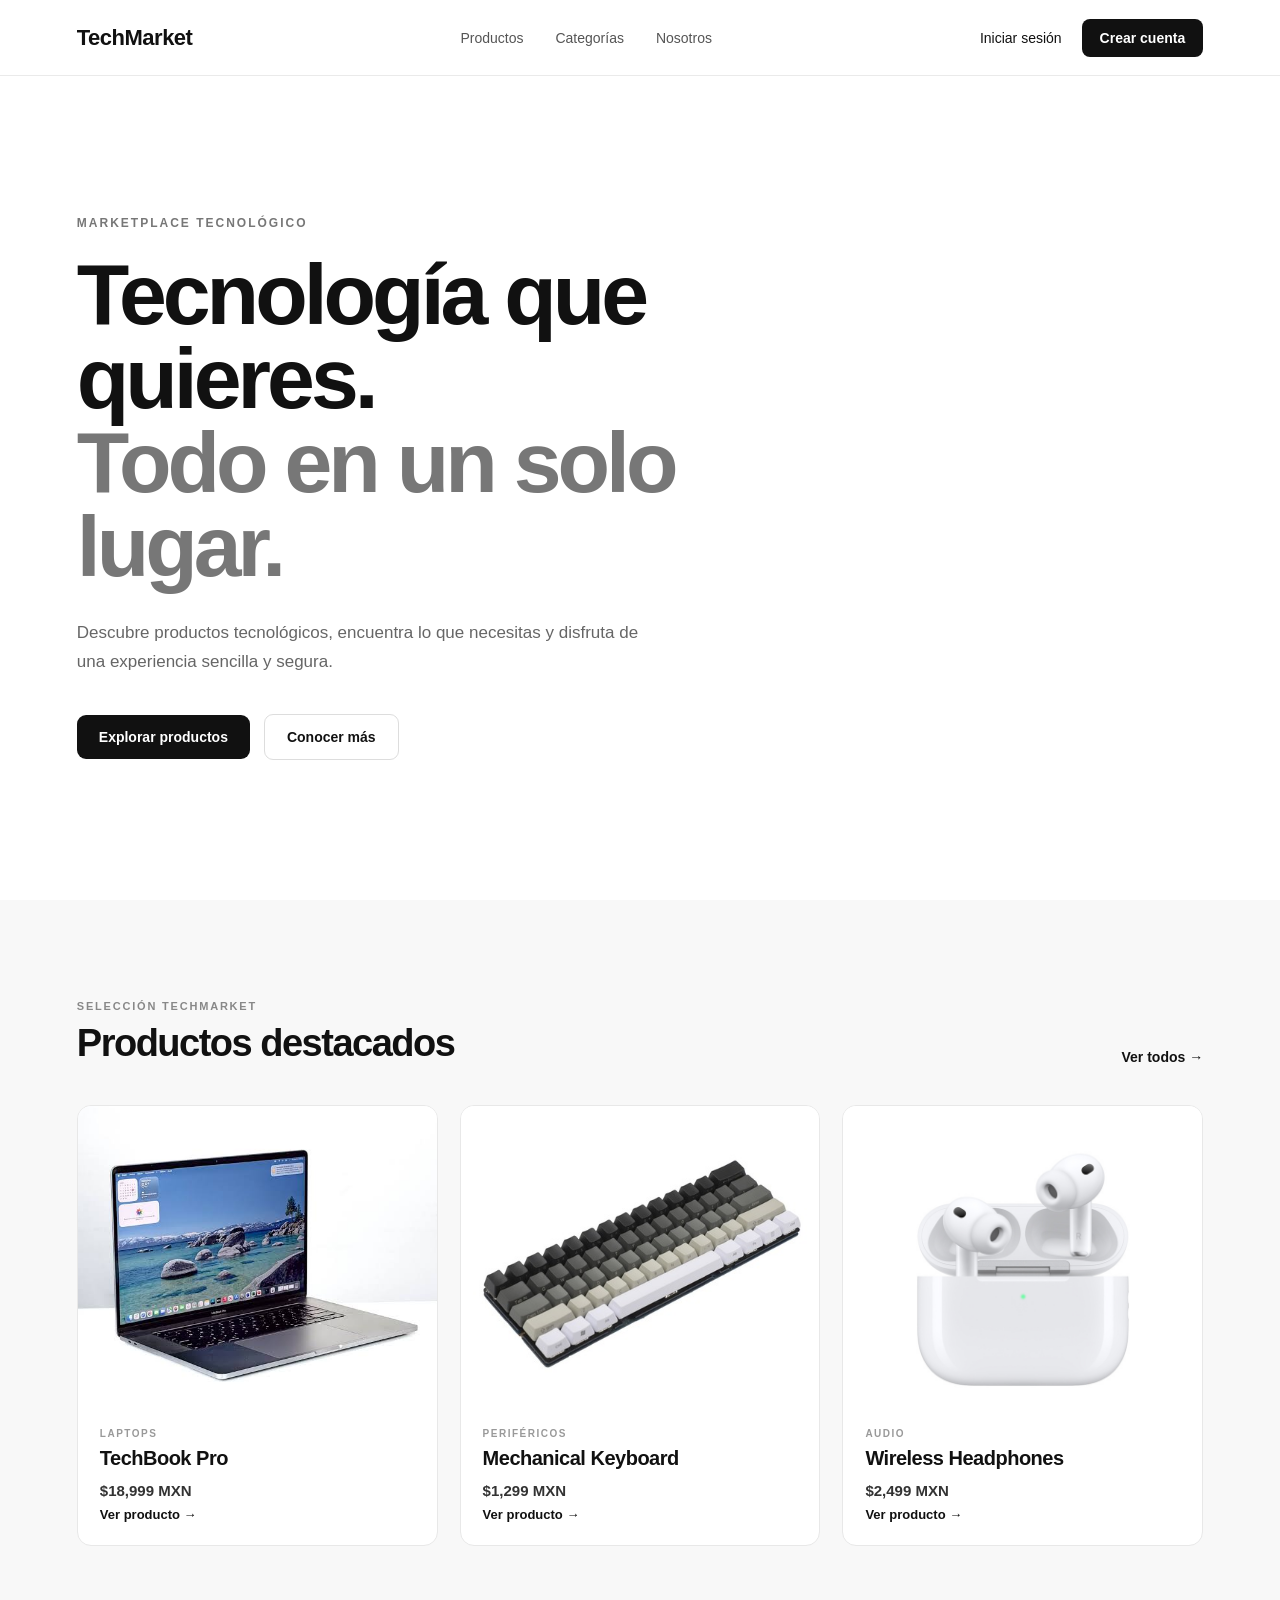
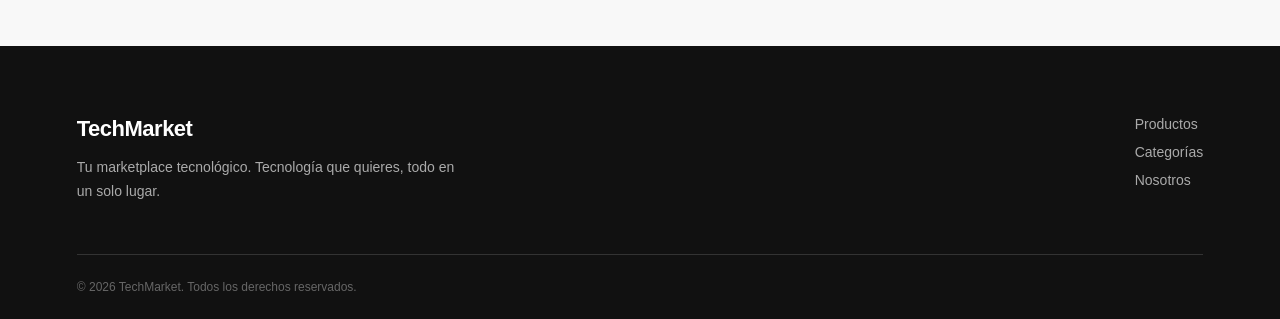
==== commit 962cdfd9: "merge: integrar autenticacion y usuarios con Kafka y Saga" ====
--- a/frontend/index.html
+++ b/frontend/index.html
@@ -13,12 +13,12 @@
 
 <header class="navbar">
 
-    <a href="index.html" class="logo">TechMarket</a>
+    <a href="#" class="logo">TechMarket</a>
 
     <nav class="nav-links">
-        <a href="#productos">Productos</a>
-        <a href="#carrito">Mi pedido</a>
-        <a href="#nosotros">Nosotros</a>
+        <a href="#">Productos</a>
+        <a href="#">Categorías</a>
+        <a href="#">Nosotros</a>
     </nav>
 
     <div class="nav-actions">
@@ -30,7 +30,7 @@
             Crear cuenta
         </a>
 
-        <a href="profile.html" class="register-button" id="account-link" hidden>
+        <a href="profile.html" class="register-button" id="account-link" style="display: none;">
             Mi perfil
         </a>
 
@@ -38,7 +38,7 @@
                 id="logout-button"
                 class="logout-button"
                 type="button"
-                hidden
+                style="display: none;"
         >
             Cerrar sesión
         </button>
@@ -66,8 +66,8 @@
             </p>
 
             <div class="hero-actions">
-                <a href="#productos" class="primary-button">Explorar productos</a>
-                <a href="#nosotros" class="secondary-button">Conocer más</a>
+                <a href="#" class="primary-button">Explorar productos</a>
+                <a href="#" class="secondary-button">Conocer más</a>
             </div>
 
         </div>
@@ -75,43 +75,79 @@
     </section>
 
 
-    <section class="products-section" id="productos">
+    <section class="products-section">
 
         <div class="section-header">
 
             <div>
                 <p class="section-tag">SELECCIÓN TECHMARKET</p>
-                <h2>Encuentra tu próximo equipo</h2>
+                <h2>Productos destacados</h2>
             </div>
 
-            <button class="view-all text-button" id="refresh-products" type="button">Actualizar catálogo →</button>
+            <a href="#" class="view-all">Ver todos →</a>
 
         </div>
 
 
-        <p id="catalog-message" class="feedback" role="status" aria-live="polite">Cargando catálogo…</p>
-        <div class="product-grid" id="product-grid"></div>
+        <div class="product-grid">
+
+            <article class="product-card">
+
+                <div class="product-image">
+                    <img src="assets/products/MacBookPro.jpg" alt="Laptop MacBookPro">
+                </div>
+
+                <div class="product-info">
+                    <p class="product-category">LAPTOPS</p>
+                    <h3>TechBook Pro</h3>
+                    <p class="product-price">$18,999 MXN</p>
+
+                    <a href="#" class="product-button">Ver producto →</a>
+                </div>
+
+            </article>
+
+
+            <article class="product-card">
+
+                <div class="product-image">
+                    <img src="assets/products/teclado mecanico.jpg" alt="teclado mecanico">
+                </div>
+
+                <div class="product-info">
+                    <p class="product-category">PERIFÉRICOS</p>
+                    <h3>Mechanical Keyboard</h3>
+                    <p class="product-price">$1,299 MXN</p>
+
+                    <a href="#" class="product-button">Ver producto →</a>
+                </div>
+
+            </article>
+
+
+            <article class="product-card">
+
+                <div class="product-image">
+                    <img src="assets/products/airpods.jpg" alt="Audífonos inalámbricos">
+                </div>
+
+                <div class="product-info">
+                    <p class="product-category">AUDIO</p>
+                    <h3>Wireless Headphones</h3>
+                    <p class="product-price">$2,499 MXN</p>
+
+                    <a href="#" class="product-button">Ver producto →</a>
+                </div>
+
+            </article>
+
+        </div>
 
     </section>
 
-    <section class="products-section cart-section" id="carrito">
-        <div class="section-header">
-            <div><p class="section-tag">TU SELECCIÓN</p><h2>Mi pedido</h2></div>
-            <a class="view-all" href="profile.html#mis-pedidos">Ver mis pedidos →</a>
-        </div>
-        <div class="cart-panel">
-            <div id="cart-items"></div>
-            <div class="cart-summary">
-                <p>Total estimado <strong id="cart-total">$0.00</strong></p>
-                <p class="muted">El precio y la disponibilidad se verifican al confirmar. Crear el pedido no realiza ningún cobro ni reserva existencias.</p>
-                <button id="create-order" type="button" class="primary-button" disabled>Crear pedido</button>
-            </div>
-        </div>
-        <p id="cart-message" class="feedback" role="status" aria-live="polite"></p>
-    </section>
 </main>
 
-<footer class="footer" id="nosotros">
+<footer class="footer">
 
     <div class="footer-content">
 
@@ -125,9 +161,9 @@
 
         <div class="footer-links">
 
-            <a href="#productos">Productos</a>
-            <a href="#carrito">Mi pedido</a>
-            <a href="#nosotros">Nosotros</a>
+            <a href="#">Productos</a>
+            <a href="#">Categorías</a>
+            <a href="#">Nosotros</a>
 
         </div>
 
@@ -139,10 +175,7 @@
 
 </footer>
 
-<script src="js/config.js"></script>
-<script src="js/api.js"></script>
 <script src="js/auth.js"></script>
-<script src="js/catalog.js"></script>
 
 </body>
 </html>
--- a/frontend/css/style.css
+++ b/frontend/css/style.css
@@ -1509,66 +1509,227 @@
 }
 
 
-/* Catálogo y pedidos integrados */
-[hidden] { display: none !important; }
-html { scroll-behavior: smooth; }
-button, input, textarea { font: inherit; }
-button { cursor: pointer; }
-button:disabled { opacity: .55; cursor: not-allowed; }
-button.primary-button, button.product-button { border: 0; }
-.text-button { border: 0; background: transparent; color: #333; text-align: left; font-weight: 600; }
-.feedback { padding: 12px 0; font-size: 14px; line-height: 1.6; color: #555; }
-.feedback:empty { padding: 0; }
-.is-error { color: #a32323 !important; }
-.muted { color: #666; font-size: 13px; line-height: 1.65; }
-.empty-state { padding: 28px 0; line-height: 1.6; color: #666; }
-.product-placeholder { position: relative; flex-direction: column; gap: 20px; background: linear-gradient(135deg, #f4f4f4, #e7e7e7); }
-.placeholder-mark { font-size: 66px; font-weight: 700; letter-spacing: -6px; color: #b9b9b9; }
-.placeholder-id { font-size: 10px; letter-spacing: 2px; color: #777; }
-.product-description { font-size: 14px; color: #666; line-height: 1.5; min-height: 42px; margin-bottom: 12px; overflow-wrap: anywhere; }
-.product-info h3 { overflow-wrap: anywhere; }
-.cart-section { padding-top: 0; scroll-margin-top: 25px; }
-.cart-panel { padding: 28px; border: 1px solid #e7e7e7; border-radius: 16px; display: grid; grid-template-columns: 1.5fr 1fr; gap: 36px; }
-.cart-row { display: flex; align-items: center; gap: 20px; padding: 18px 0; border-bottom: 1px solid #eee; }
-.cart-details { flex: 1; display: flex; flex-direction: column; gap: 8px; min-width: 0; overflow-wrap: anywhere; }
-.quantity-label { display: flex; flex-direction: column; gap: 6px; font-size: 12px; }
-.quantity-label input { width: 75px; padding: 9px; border: 1px solid #ddd; border-radius: 6px; }
-.cart-summary { border-left: 1px solid #eee; padding-left: 32px; display: flex; flex-direction: column; gap: 22px; align-items: flex-start; }
-.cart-summary strong { display: block; font-size: 27px; margin-top: 8px; }
-.orders-list { display: grid; gap: 16px; margin-top: 20px; }
-.order-card { padding: 22px; border: 1px solid #e7e7e7; border-radius: 12px; overflow-wrap: anywhere; }
-.order-heading { display: flex; justify-content: space-between; align-items: center; gap: 15px; margin-bottom: 12px; }
-.status-pill { background: #f3f3f3; padding: 7px 10px; border-radius: 100px; font-size: 10px; letter-spacing: 1px; }
-.order-lines { margin: 16px 0; padding-left: 18px; line-height: 1.8; color: #555; font-size: 14px; }
-.order-total { font-weight: 700; margin-top: 14px; }
-.management-panel { margin-top: 40px; padding: 30px; border: 1px solid #e5e5e5; border-radius: 16px; scroll-margin-top: 24px; }
-.product-form { display: grid; grid-template-columns: 2fr 1fr 1fr; gap: 20px; align-items: end; margin: 25px 0; }
-.product-description-field { grid-column: 1 / -1; }
-.product-form button { justify-self: start; white-space: nowrap; }
-.form-group textarea { padding: 14px; border: 1px solid #ddd; border-radius: 8px; resize: vertical; }
-.table-wrap { overflow: auto; margin-top: 20px; }
-table { width: 100%; border-collapse: collapse; font-size: 14px; text-align: left; }
-th, td { padding: 16px 12px; border-bottom: 1px solid #eee; }
-th { font-size: 11px; text-transform: uppercase; letter-spacing: 1px; color: #777; }
-td:nth-child(2) { overflow-wrap: anywhere; }
-a.admin-card-button { text-decoration: none; }
-.sr-only { position: absolute; width: 1px; height: 1px; padding: 0; margin: -1px; overflow: hidden; clip: rect(0,0,0,0); }
+/* =========================
+   ADMIN - GESTIÓN DE USUARIOS
+   ========================= */
+
+/* Panel de usuarios */
+
+#users-panel {
+    margin-top: 38px;
+    padding: 30px;
+    background: #ffffff;
+    border: 1px solid #e8e8e8;
+    border-radius: 14px;
+    animation: users-panel-appear 0.25s ease;
+}
+
+@keyframes users-panel-appear {
+    from {
+        opacity: 0;
+        transform: translateY(8px);
+    }
+
+    to {
+        opacity: 1;
+        transform: translateY(0);
+    }
+}
+
+#users-panel .admin-section-header {
+    align-items: center;
+    margin-bottom: 24px;
+}
+
+#users-panel .admin-section-header h2 {
+    margin-bottom: 10px;
+}
+
+#users-count {
+    color: #777777;
+    font-size: 13px;
+    line-height: 1.6;
+}
+
+/* Mensajes de estado */
+
+#users-message {
+    margin-bottom: 18px;
+    color: #666666;
+    font-size: 13px;
+    line-height: 1.7;
+}
+
+/* Contenedor con desplazamiento horizontal en pantallas pequeñas */
+
+.users-table-container {
+    width: 100%;
+    overflow-x: auto;
+    border: 1px solid #e8e8e8;
+    border-radius: 10px;
+    background: #ffffff;
+}
+
+/* Tabla */
+
+.users-table {
+    width: 100%;
+    min-width: 560px;
+    border-collapse: collapse;
+    text-align: left;
+    font-size: 13px;
+}
+
+.users-table thead {
+    background: #f7f7f7;
+}
+
+.users-table th {
+    padding: 16px 18px;
+    color: #777777;
+    font-size: 10px;
+    font-weight: 700;
+    letter-spacing: 1px;
+    text-transform: uppercase;
+    white-space: nowrap;
+    border-bottom: 1px solid #e8e8e8;
+}
+
+.users-table td {
+    padding: 17px 18px;
+    color: #444444;
+    border-bottom: 1px solid #eeeeee;
+    line-height: 1.6;
+}
+
+.users-table tbody tr {
+    transition: background 0.2s ease;
+}
+
+.users-table tbody tr:hover {
+    background: #fafafa;
+}
+
+.users-table tbody tr:last-child td {
+    border-bottom: none;
+}
+
+.users-table td:first-child {
+    color: #888888;
+    font-variant-numeric: tabular-nums;
+}
+
+.users-table td:nth-child(2) {
+    color: #111111;
+    font-weight: 600;
+}
+
+.users-table td:nth-child(3) {
+    overflow-wrap: anywhere;
+}
+
+/* Etiqueta del rol */
+
+.user-role-badge {
+    display: inline-flex;
+    align-items: center;
+    justify-content: center;
+    padding: 6px 10px;
+    border: 1px solid #e2e2e2;
+    border-radius: 6px;
+    background: #f7f7f7;
+    color: #333333;
+    font-size: 10px;
+    font-weight: 700;
+    letter-spacing: 0.4px;
+    white-space: nowrap;
+}
+
+/* Botones de la gestión */
+
+#show-users-button {
+    background: #111111;
+    border-color: #111111;
+    color: #ffffff;
+    cursor: pointer;
+    transition:
+            background 0.2s ease,
+            transform 0.2s ease,
+            box-shadow 0.2s ease;
+}
+
+#show-users-button:hover {
+    background: #333333;
+    border-color: #333333;
+    color: #ffffff;
+    transform: translateY(-2px);
+    box-shadow: 0 6px 16px rgba(0, 0, 0, 0.08);
+}
+
+#show-users-button:focus-visible,
+#users-panel button:focus-visible {
+    outline: 2px solid #555555;
+    outline-offset: 3px;
+}
+
+#users-panel > #back-to-admin-button {
+    margin-top: 22px;
+}
+
+/* Estado sin datos */
+
+#users-table-body:empty {
+    border: none;
+}
+
+/* Responsive */
+
 @media (max-width: 800px) {
-    .navbar { height: auto; min-height: 76px; padding-top: 16px; padding-bottom: 16px; flex-wrap: wrap; gap: 18px; }
-    .nav-actions { flex-wrap: wrap; gap: 12px; }
-    .cart-panel { grid-template-columns: 1fr; padding: 20px; }
-    .cart-summary { border-left: 0; border-top: 1px solid #eee; padding: 25px 0 0; }
-    .product-form { grid-template-columns: 1fr; }
-    .management-panel { padding: 20px; }
-    .cart-row { flex-wrap: wrap; gap: 12px; }
-    .cart-details { flex-basis: 100%; }
-    .section-header { gap: 16px; flex-wrap: wrap; }
-    .profile-nav { flex-wrap: wrap; }
-}
-
-button.product-button { background: transparent; padding: 0; text-align: left; }
-a.admin-card-button { background: #111; color: #fff; cursor: pointer; }
-a.admin-card-button:hover { background: #333; }
-.admin-card-icon svg { width: 22px; height: 22px; display: block; }
-
-.local-mode-notice { padding: 10px 6%; background: #f1f1f1; color: #444; font-size: 12px; line-height: 1.5; border-bottom: 1px solid #ddd; }
+    #users-panel {
+        padding: 24px 20px;
+    }
+
+    #users-panel .admin-section-header {
+        align-items: flex-start;
+    }
+
+    .users-table th,
+    .users-table td {
+        padding: 14px;
+    }
+}
+
+@media (max-width: 520px) {
+    #users-panel {
+        margin-top: 25px;
+        padding: 20px 14px;
+        border-radius: 10px;
+    }
+
+    #users-panel .admin-section-header {
+        gap: 18px;
+    }
+
+    #users-panel .admin-section-header h2 {
+        font-size: 23px;
+    }
+
+    #refresh-users-button,
+    #back-to-admin-button {
+        width: 100%;
+    }
+
+    #users-panel > #back-to-admin-button {
+        margin-top: 18px;
+    }
+
+    .users-table {
+        min-width: 520px;
+        font-size: 12px;
+    }
+
+    .users-table th,
+    .users-table td {
+        padding: 13px 12px;
+    }
+}
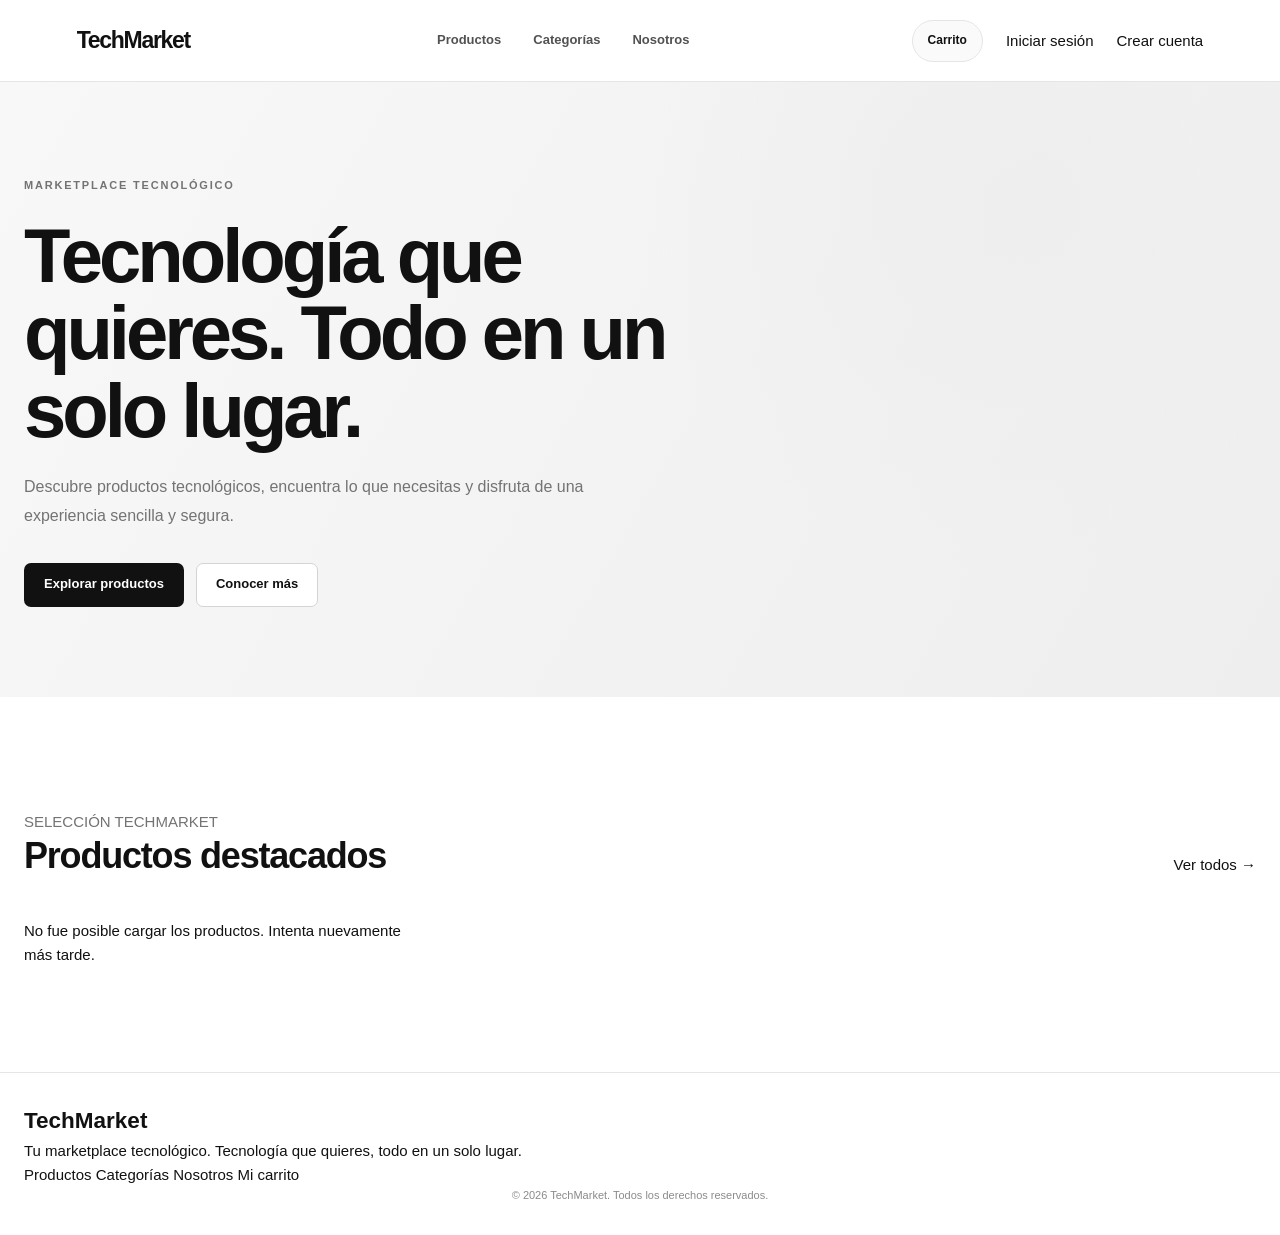
==== commit 447ef4e9: "Integracion completa, frontend y mejoras en microservicios" ====
--- a/frontend/index.html
+++ b/frontend/index.html
@@ -1,10 +1,11 @@
+
 <!DOCTYPE html>
 <html lang="es">
 <head>
     <meta charset="UTF-8">
     <meta name="viewport" content="width=device-width, initial-scale=1.0">
 
-    <title>TechMarket</title>
+    <title>TechMarket | Tecnología en un solo lugar</title>
 
     <link rel="stylesheet" href="css/style.css">
 </head>
@@ -13,15 +14,21 @@
 
 <header class="navbar">
 
-    <a href="#" class="logo">TechMarket</a>
-
-    <nav class="nav-links">
-        <a href="#">Productos</a>
-        <a href="#">Categorías</a>
-        <a href="#">Nosotros</a>
+    <a href="index.html" class="logo">TechMarket</a>
+
+    <nav class="nav-links" aria-label="Navegación principal">
+        <a href="#productos">Productos</a>
+        <a href="#productos">Categorías</a>
+        <a href="#nosotros">Nosotros</a>
     </nav>
 
     <div class="nav-actions">
+
+        <a href="cart.html" class="nav-cart-link" aria-label="Ver carrito de compras">
+            Carrito
+            <span class="nav-cart-count" id="cart-count">0</span>
+        </a>
+
         <a href="login.html" class="login-link" id="login-link">
             Iniciar sesión
         </a>
@@ -30,7 +37,8 @@
             Crear cuenta
         </a>
 
-        <a href="profile.html" class="register-button" id="account-link" style="display: none;">
+        <a href="profile.html" class="register-button" id="account-link"
+           style="display: none;">
             Mi perfil
         </a>
 
@@ -42,6 +50,7 @@
         >
             Cerrar sesión
         </button>
+
     </div>
 
 </header>
@@ -66,8 +75,13 @@
             </p>
 
             <div class="hero-actions">
-                <a href="#" class="primary-button">Explorar productos</a>
-                <a href="#" class="secondary-button">Conocer más</a>
+                <a href="#productos" class="primary-button">
+                    Explorar productos
+                </a>
+
+                <a href="#nosotros" class="secondary-button">
+                    Conocer más
+                </a>
             </div>
 
         </div>
@@ -75,7 +89,7 @@
     </section>
 
 
-    <section class="products-section">
+    <section class="products-section" id="productos">
 
         <div class="section-header">
 
@@ -84,75 +98,26 @@
                 <h2>Productos destacados</h2>
             </div>
 
-            <a href="#" class="view-all">Ver todos →</a>
-
-        </div>
-
-
-        <div class="product-grid">
-
-            <article class="product-card">
-
-                <div class="product-image">
-                    <img src="assets/products/MacBookPro.jpg" alt="Laptop MacBookPro">
-                </div>
-
-                <div class="product-info">
-                    <p class="product-category">LAPTOPS</p>
-                    <h3>TechBook Pro</h3>
-                    <p class="product-price">$18,999 MXN</p>
-
-                    <a href="#" class="product-button">Ver producto →</a>
-                </div>
-
-            </article>
-
-
-            <article class="product-card">
-
-                <div class="product-image">
-                    <img src="assets/products/teclado mecanico.jpg" alt="teclado mecanico">
-                </div>
-
-                <div class="product-info">
-                    <p class="product-category">PERIFÉRICOS</p>
-                    <h3>Mechanical Keyboard</h3>
-                    <p class="product-price">$1,299 MXN</p>
-
-                    <a href="#" class="product-button">Ver producto →</a>
-                </div>
-
-            </article>
-
-
-            <article class="product-card">
-
-                <div class="product-image">
-                    <img src="assets/products/airpods.jpg" alt="Audífonos inalámbricos">
-                </div>
-
-                <div class="product-info">
-                    <p class="product-category">AUDIO</p>
-                    <h3>Wireless Headphones</h3>
-                    <p class="product-price">$2,499 MXN</p>
-
-                    <a href="#" class="product-button">Ver producto →</a>
-                </div>
-
-            </article>
-
+            <a href="#productos" class="view-all">Ver todos →</a>
+
+        </div>
+
+        <div class="product-grid" id="product-grid">
+            <p id="products-message">Cargando productos...</p>
         </div>
 
     </section>
 
 </main>
 
-<footer class="footer">
+
+<footer class="footer" id="nosotros">
 
     <div class="footer-content">
 
         <div class="footer-brand">
             <h2>TechMarket</h2>
+
             <p>
                 Tu marketplace tecnológico.
                 Tecnología que quieres, todo en un solo lugar.
@@ -160,11 +125,10 @@
         </div>
 
         <div class="footer-links">
-
-            <a href="#">Productos</a>
-            <a href="#">Categorías</a>
-            <a href="#">Nosotros</a>
-
+            <a href="#productos">Productos</a>
+            <a href="#productos">Categorías</a>
+            <a href="#nosotros">Nosotros</a>
+            <a href="cart.html">Mi carrito</a>
         </div>
 
     </div>
@@ -175,8 +139,116 @@
 
 </footer>
 
+
+<script src="js/api.js"></script>
 <script src="js/auth.js"></script>
+<script src="js/products.js"></script>
+
+<script>
+    (() => {
+        const cartCount = document.getElementById("cart-count");
+
+        let cartKey = null;
+
+        function obtenerIdDesdeToken() {
+            try {
+                const token = API.getToken();
+
+                if (!token) return null;
+
+                const payloadBase64 = token.split(".")[1]
+                    .replace(/-/g, "+")
+                    .replace(/_/g, "/");
+
+                const payload = JSON.parse(
+                    atob(
+                        payloadBase64.padEnd(
+                            Math.ceil(payloadBase64.length / 4) * 4,
+                            "="
+                        )
+                    )
+                );
+
+                return payload.sub ?? null;
+
+            } catch (error) {
+                console.error("No se pudo obtener el usuario del token:", error);
+                return null;
+            }
+        }
+
+        function actualizarContador() {
+            if (!cartCount || !cartKey) return;
+
+            try {
+                const cart = JSON.parse(
+                    localStorage.getItem(cartKey) || "[]"
+                );
+
+                const total = Array.isArray(cart)
+                    ? cart.reduce((sum, item) => {
+                        const quantity = Number(
+                            item.quantity ?? item.cantidad ?? item.qty ?? 1
+                        );
+
+                        return sum + (
+                            Number.isFinite(quantity) && quantity > 0
+                                ? quantity
+                                : 0
+                        );
+                    }, 0)
+                    : 0;
+
+                cartCount.textContent = total;
+                cartCount.style.display = total > 0 ? "inline-flex" : "none";
+
+            } catch (error) {
+                console.error("Error al leer el carrito:", error);
+                cartCount.textContent = "0";
+                cartCount.style.display = "none";
+            }
+        }
+
+        async function inicializarContador() {
+            try {
+                const session = await API.get("/auth/me");
+
+                const userId =
+                    session.userId ??
+                    session.id ??
+                    obtenerIdDesdeToken();
+
+                if (userId === null || userId === undefined) {
+                    cartCount.textContent = "0";
+                    cartCount.style.display = "none";
+                    return;
+                }
+
+                cartKey = `techmarket_cart_${userId}`;
+
+                actualizarContador();
+
+                window.addEventListener("storage", (event) => {
+                    if (event.key === cartKey) {
+                        actualizarContador();
+                    }
+                });
+
+                window.addEventListener("cart-updated", actualizarContador);
+                window.addEventListener("pageshow", actualizarContador);
+                window.addEventListener("focus", actualizarContador);
+
+            } catch (error) {
+                console.error("No se pudo inicializar el contador:", error);
+
+                cartCount.textContent = "0";
+                cartCount.style.display = "none";
+            }
+        }
+
+        inicializarContador();
+    })();
+</script>
 
 </body>
 </html>
-
--- a/frontend/css/style.css
+++ b/frontend/css/style.css
@@ -1,6 +1,54 @@
-/* =========================
-   RESET
-   ========================= */
+
+/* =========================================================
+   TECHMARKET — SISTEMA VISUAL
+   Identidad: minimalista / monocromática / responsive
+   ========================================================= */
+
+/* =========================================================
+   1. VARIABLES
+   ========================================================= */
+
+:root {
+    --color-black: #111111;
+    --color-dark: #1c1c1c;
+    --color-gray-900: #292929;
+    --color-gray-800: #404040;
+    --color-gray-700: #525252;
+    --color-gray-600: #737373;
+    --color-gray-500: #8b8b8b;
+    --color-gray-400: #a3a3a3;
+    --color-gray-300: #d4d4d4;
+    --color-gray-200: #e5e5e5;
+    --color-gray-100: #f5f5f5;
+    --color-gray-50: #fafafa;
+    --color-white: #ffffff;
+
+    --color-success: #27734a;
+    --color-success-bg: #edf7f0;
+    --color-danger: #b42318;
+    --color-danger-bg: #fdf0ef;
+    --color-warning: #946200;
+    --color-warning-bg: #fff8e7;
+
+    --font-main: "Inter", "Segoe UI", Arial, sans-serif;
+
+    --radius-sm: 7px;
+    --radius-md: 12px;
+    --radius-lg: 18px;
+    --radius-xl: 24px;
+    --radius-pill: 999px;
+
+    --shadow-sm: 0 2px 8px rgba(0, 0, 0, 0.04);
+    --shadow-md: 0 8px 24px rgba(0, 0, 0, 0.06);
+    --shadow-lg: 0 18px 45px rgba(0, 0, 0, 0.09);
+
+    --transition: 180ms ease;
+    --container-width: 1240px;
+}
+
+/* =========================================================
+   2. RESET Y BASE
+   ========================================================= */
 
 * {
     margin: 0;
@@ -8,863 +56,2855 @@
     box-sizing: border-box;
 }
 
+html {
+    scroll-behavior: smooth;
+    scroll-padding-top: 100px;
+}
+
 body {
-    font-family: Arial, sans-serif;
-    background: #ffffff;
-    color: #111111;
-}
-
-
-/* =========================
-   NAVBAR
-   ========================= */
-
-.navbar {
-    width: 100%;
-    height: 76px;
-
-    display: flex;
-    align-items: center;
-    justify-content: space-between;
-
-    padding: 0 6%;
-
-    border-bottom: 1px solid #eaeaea;
-    background: #ffffff;
-}
-
-.logo {
-    color: #111111;
+    min-height: 100vh;
+    display: flex;
+    flex-direction: column;
+
+    font-family: var(--font-main);
+    font-size: 15px;
+    line-height: 1.6;
+
+    background: var(--color-white);
+    color: var(--color-black);
+
+    -webkit-font-smoothing: antialiased;
+    text-rendering: optimizeLegibility;
+}
+
+main {
+    flex: 1;
+}
+
+img {
+    display: block;
+    max-width: 100%;
+}
+
+button,
+input,
+textarea,
+select {
+    font: inherit;
+}
+
+button {
+    cursor: pointer;
+}
+
+button:disabled {
+    cursor: not-allowed;
+    opacity: 0.55;
+}
+
+a {
+    color: inherit;
     text-decoration: none;
-
-    font-size: 22px;
-    font-weight: 700;
-    letter-spacing: -0.5px;
-}
-
-.nav-links {
-    display: flex;
-    gap: 32px;
-}
-
-.nav-links a {
-    color: #555555;
-    text-decoration: none;
-
-    font-size: 14px;
-
-    transition: color 0.2s ease;
-}
-
-.nav-links a:hover {
-    color: #111111;
-}
-
-.nav-actions {
-    display: flex;
-    align-items: center;
-    gap: 20px;
-}
-
-.login-link {
-    color: #111111;
-    text-decoration: none;
-
-    font-size: 14px;
-}
-
-.register-button {
-    color: #ffffff;
-    background: #111111;
-
-    text-decoration: none;
-
-    padding: 11px 18px;
-    border-radius: 8px;
-
-    font-size: 14px;
-    font-weight: 600;
-
-    transition: transform 0.2s ease,
-    background 0.2s ease;
-}
-
-.logout-button {
-    color: #111111;
-    background: #ffffff;
-
-    border: 1px solid #dddddd;
-
-    padding: 10px 17px;
-    border-radius: 8px;
-
-    font-family: inherit;
-    font-size: 14px;
-    font-weight: 600;
-
-    cursor: pointer;
-
-    transition:
-            background 0.2s ease,
-            border-color 0.2s ease,
-            transform 0.2s ease;
-}
-
-.logout-button:hover {
-    background: #f5f5f5;
-    border-color: #cccccc;
-
-    transform: translateY(-1px);
-}
-
-.session-message {
-    display: inline-flex;
-    align-items: center;
-    gap: 8px;
-
-    padding: 10px 17px;
-
-    border: 1px solid #d9eadf;
-    border-radius: 8px;
-
-    background: #f3faf5;
-    color: #2f6b43;
-
-    font-size: 13px;
-    font-weight: 600;
-}
-
-/* Indicador de sesión activa */
-.session-message::before {
-    content: "";
-
-    width: 7px;
-    height: 7px;
-
-    border-radius: 50%;
-
-    background: #3f8f5b;
-}
-
-.register-button:hover {
-    background: #333333;
-    transform: translateY(-1px);
-}
-
-
-/* =========================
-   HERO
-   ========================= */
-
-.hero {
-    min-height: calc(100vh - 76px);
-
-    display: flex;
-    align-items: center;
-
-    padding: 80px 6%;
-}
-
-.hero-content {
-    max-width: 760px;
-}
-
-.hero-tag {
-    margin-bottom: 22px;
-
-    font-size: 12px;
-    font-weight: 700;
-    letter-spacing: 2px;
-
-    color: #777777;
-}
-
-.hero h1 {
-    font-size: clamp(48px, 7vw, 86px);
-    line-height: 0.98;
-    letter-spacing: -4px;
-
-    margin-bottom: 30px;
-}
-
-.hero h1 span {
-    display: block;
-    color: #777777;
-}
-
-.hero-description {
-    max-width: 570px;
-
-    color: #666666;
-
-    font-size: 17px;
-    line-height: 1.7;
-
-    margin-bottom: 38px;
-}
-
-.hero-actions {
-    display: flex;
-    align-items: center;
-    gap: 14px;
-}
-
-.primary-button,
-.secondary-button {
-    text-decoration: none;
-
-    padding: 14px 22px;
-    border-radius: 9px;
-
-    font-size: 14px;
-    font-weight: 600;
-
-    transition: all 0.2s ease;
-}
-
-.primary-button {
-    color: #ffffff;
-    background: #111111;
-}
-
-.primary-button:hover {
-    background: #333333;
-    transform: translateY(-2px);
-}
-
-.secondary-button {
-    color: #111111;
-    background: #ffffff;
-
-    border: 1px solid #dddddd;
-}
-
-.secondary-button:hover {
-    background: #f5f5f5;
-}
-
-
-/* =========================
-   RESPONSIVE
-   ========================= */
-
-@media (max-width: 800px) {
-
-    .navbar {
-        padding: 0 5%;
-    }
-
-    .nav-links {
-        display: none;
-    }
-
-    .hero {
-        padding: 60px 5%;
-    }
-
-    .hero h1 {
-        letter-spacing: -2px;
-    }
-
-    .nav-actions {
-        gap: 10px;
-    }
-
-}
-
-/* =========================
-   PRODUCTS
-   ========================= */
-
-.products-section {
-    padding: 100px 6%;
-    background: #f8f8f8;
+}
+
+ul,
+ol {
+    list-style: none;
+}
+
+[hidden] {
+    display: none !important;
+}
+
+::selection {
+    background: var(--color-black);
+    color: var(--color-white);
+}
+
+/* =========================================================
+   3. ELEMENTOS GENERALES
+   ========================================================= */
+
+.container,
+.nav-container,
+.footer-container {
+    width: min(var(--container-width), calc(100% - 48px));
+    margin-inline: auto;
 }
 
 .section-header {
     display: flex;
     align-items: flex-end;
     justify-content: space-between;
-
-    margin-bottom: 40px;
-}
-
-.section-tag {
-    margin-bottom: 10px;
-
+    gap: 24px;
+    margin-bottom: 32px;
+}
+
+.section-header h2,
+.section-title {
+    font-size: clamp(25px, 3vw, 36px);
+    line-height: 1.2;
+    font-weight: 700;
+    letter-spacing: -1.2px;
+}
+
+.section-header p {
+    max-width: 520px;
+    margin-top: 8px;
+    color: var(--color-gray-600);
+}
+
+.eyebrow,
+.hero-tag,
+.profile-eyebrow,
+.profile-section-label,
+.auth-tag {
+    display: inline-block;
+    color: var(--color-gray-600);
     font-size: 11px;
     font-weight: 700;
     letter-spacing: 1.8px;
-
-    color: #888888;
-}
-
-.section-header h2 {
-    font-size: 38px;
-    letter-spacing: -1.5px;
-}
-
-.view-all {
-    color: #111111;
-    text-decoration: none;
-
-    font-size: 14px;
+    text-transform: uppercase;
+}
+
+.muted,
+.text-muted {
+    color: var(--color-gray-600);
+}
+
+.text-center {
+    text-align: center;
+}
+
+.divider {
+    width: 100%;
+    height: 1px;
+    background: var(--color-gray-200);
+}
+
+/* =========================================================
+   4. BOTONES
+   ========================================================= */
+
+.primary-button,
+.secondary-button,
+.auth-button,
+.product-button,
+.admin-card-button,
+.logout-button,
+.danger-button,
+.cart-button {
+    min-height: 44px;
+    display: inline-flex;
+    align-items: center;
+    justify-content: center;
+    gap: 9px;
+
+    padding: 11px 19px;
+    border: 1px solid transparent;
+    border-radius: var(--radius-sm);
+
+    font-size: 13px;
+    font-weight: 650;
+    line-height: 1.3;
+
+    transition:
+            background var(--transition),
+            color var(--transition),
+            border-color var(--transition),
+            transform var(--transition),
+            box-shadow var(--transition);
+}
+
+.primary-button,
+.auth-button,
+.product-button,
+.admin-card-button {
+    background: var(--color-black);
+    color: var(--color-white);
+}
+
+.primary-button:hover,
+.auth-button:hover,
+.product-button:hover,
+.admin-card-button:hover {
+    background: var(--color-gray-800);
+    box-shadow: var(--shadow-sm);
+    transform: translateY(-1px);
+}
+
+.secondary-button {
+    background: var(--color-white);
+    color: var(--color-black);
+    border-color: var(--color-gray-300);
+}
+
+.secondary-button:hover {
+    background: var(--color-gray-100);
+    border-color: var(--color-gray-500);
+}
+
+.logout-button {
+    background: var(--color-white);
+    color: var(--color-gray-800);
+    border-color: var(--color-gray-300);
+}
+
+.logout-button:hover {
+    background: var(--color-gray-100);
+    border-color: var(--color-black);
+    color: var(--color-black);
+}
+
+.danger-button {
+    background: var(--color-danger-bg);
+    color: var(--color-danger);
+    border-color: #f2d0cd;
+}
+
+.danger-button:hover {
+    background: #f8dfdd;
+}
+
+.primary-button:focus-visible,
+.secondary-button:focus-visible,
+.auth-button:focus-visible,
+.product-button:focus-visible,
+.admin-card-button:focus-visible,
+.logout-button:focus-visible,
+.danger-button:focus-visible,
+button:focus-visible,
+a:focus-visible {
+    outline: 3px solid rgba(0, 0, 0, 0.2);
+    outline-offset: 3px;
+}
+
+/* =========================================================
+   5. NAVBAR
+   ========================================================= */
+
+.navbar {
+    position: sticky;
+    top: 0;
+    z-index: 100;
+
+    width: 100%;
+    min-height: 76px;
+
+    display: flex;
+    align-items: center;
+
+    background: rgba(255, 255, 255, 0.96);
+    border-bottom: 1px solid var(--color-gray-200);
+    backdrop-filter: blur(14px);
+}
+
+.navbar .nav-container {
+    min-height: 76px;
+    display: flex;
+    align-items: center;
+    justify-content: space-between;
+    gap: 28px;
+}
+
+.logo,
+.auth-logo {
+    color: var(--color-black);
+    font-size: 23px;
+    font-weight: 800;
+    letter-spacing: -1.3px;
+    white-space: nowrap;
+}
+
+.logo:hover,
+.auth-logo:hover {
+    opacity: 0.7;
+}
+
+.nav-links,
+.profile-nav {
+    display: flex;
+    align-items: center;
+    justify-content: flex-end;
+    gap: 26px;
+}
+
+.nav-links a,
+.profile-nav a {
+    color: var(--color-gray-700);
+    font-size: 13px;
     font-weight: 600;
-
-    transition: opacity 0.2s ease;
-}
-
-.view-all:hover {
-    opacity: 0.55;
-}
-
-
+    transition: color var(--transition);
+}
+
+.nav-links a:hover,
+.profile-nav a:hover {
+    color: var(--color-black);
+}
+
+.nav-links button,
+.profile-nav button {
+    min-height: 39px;
+    padding: 8px 14px;
+    font-size: 12px;
+}
+
+.profile-back-link {
+    font-weight: 650;
+}
+
+/* =========================================================
+   6. INICIO — HERO
+   ========================================================= */
+
+.hero {
+    position: relative;
+    overflow: hidden;
+
+    min-height: 510px;
+    display: flex;
+    align-items: center;
+
+    padding: 90px 24px;
+
+    background:
+            radial-gradient(circle at 80% 20%, #eeeeee 0, transparent 34%),
+            linear-gradient(120deg, #f8f8f8 0%, #eeeeee 100%);
+}
+
+.hero-content {
+    position: relative;
+    z-index: 1;
+
+    width: min(var(--container-width), 100%);
+    margin-inline: auto;
+}
+
+.hero-tag {
+    margin-bottom: 22px;
+}
+
+.hero h1 {
+    max-width: 760px;
+    font-size: clamp(42px, 7vw, 76px);
+    line-height: 1.02;
+    font-weight: 800;
+    letter-spacing: -4px;
+}
+
+.hero-description {
+    max-width: 560px;
+    margin-top: 24px;
+
+    color: var(--color-gray-600);
+    font-size: 16px;
+    line-height: 1.8;
+}
+
+.hero-actions {
+    display: flex;
+    align-items: center;
+    flex-wrap: wrap;
+    gap: 12px;
+    margin-top: 32px;
+}
+
+/* =========================================================
+   7. CATÁLOGO DE PRODUCTOS
+   ========================================================= */
+
+.products-section {
+    width: min(var(--container-width), calc(100% - 48px));
+    margin: 0 auto;
+    padding: 85px 0;
+}
+
+#product-grid,
 .product-grid {
     display: grid;
-
-    grid-template-columns: repeat(3, 1fr);
-
+    grid-template-columns: repeat(3, minmax(0, 1fr));
+    gap: 25px;
+}
+
+.product-card {
+    min-width: 0;
+    overflow: hidden;
+
+    display: flex;
+    flex-direction: column;
+
+    background: var(--color-white);
+    border: 1px solid var(--color-gray-200);
+    border-radius: var(--radius-md);
+
+    transition:
+            transform var(--transition),
+            box-shadow var(--transition),
+            border-color var(--transition);
+}
+
+.product-card:hover {
+    transform: translateY(-4px);
+    border-color: var(--color-gray-300);
+    box-shadow: var(--shadow-md);
+}
+
+.product-image {
+    width: 100%;
+    height: 245px;
+    padding: 20px;
+
+    object-fit: contain;
+    background: var(--color-gray-50);
+    border-bottom: 1px solid var(--color-gray-100);
+}
+
+.product-info {
+    flex: 1;
+    display: flex;
+    flex-direction: column;
+    align-items: flex-start;
+
+    padding: 22px;
+}
+
+.product-category {
+    margin-bottom: 10px;
+
+    color: var(--color-gray-500);
+    font-size: 10px;
+    font-weight: 750;
+    letter-spacing: 1.3px;
+    text-transform: uppercase;
+}
+
+.product-card h2,
+.product-card h3,
+.product-info h2,
+.product-info h3 {
+    margin-bottom: 8px;
+
+    color: var(--color-black);
+    font-size: 17px;
+    line-height: 1.35;
+    font-weight: 700;
+    letter-spacing: -0.3px;
+}
+
+.product-description {
+    margin-bottom: 18px;
+
+    color: var(--color-gray-600);
+    font-size: 13px;
+    line-height: 1.7;
+}
+
+.product-price {
+    margin-top: auto;
+    margin-bottom: 8px;
+
+    color: var(--color-black);
+    font-size: 22px;
+    font-weight: 800;
+    letter-spacing: -0.7px;
+}
+
+.product-stock {
+    margin-bottom: 18px;
+    color: var(--color-gray-500);
+    font-size: 12px;
+}
+
+.product-info .product-button {
+    width: 100%;
+    margin-top: 8px;
+}
+
+/* =========================================================
+   8. DETALLE DE PRODUCTO
+   ========================================================= */
+
+.product-detail-section {
+    width: min(1100px, calc(100% - 48px));
+    margin: 0 auto;
+    padding: 70px 0;
+}
+
+#product-detail {
+    width: 100%;
+}
+
+.product-detail-card {
+    display: grid;
+    grid-template-columns: minmax(0, 1fr) minmax(0, 1fr);
+    gap: 55px;
+    align-items: center;
+
+    padding: 35px;
+    border: 1px solid var(--color-gray-200);
+    border-radius: var(--radius-lg);
+    background: var(--color-white);
+    box-shadow: var(--shadow-sm);
+}
+
+.product-detail-image {
+    width: 100%;
+    height: 430px;
+    padding: 25px;
+
+    object-fit: contain;
+    background: var(--color-gray-50);
+    border-radius: var(--radius-md);
+}
+
+.product-detail-info {
+    display: flex;
+    flex-direction: column;
+    align-items: flex-start;
+}
+
+.product-detail-info h1,
+.product-detail-info h2 {
+    margin-bottom: 16px;
+
+    font-size: clamp(28px, 4vw, 42px);
+    line-height: 1.15;
+    letter-spacing: -1.5px;
+}
+
+.product-detail-info .product-description {
+    margin-top: 14px;
+    font-size: 14px;
+}
+
+.product-detail-info .product-price {
+    margin-top: 20px;
+    font-size: 30px;
+}
+
+.product-detail-info .product-button {
+    min-width: 200px;
+    margin-top: 20px;
+}
+
+/* =========================================================
+   9. AUTENTICACIÓN — LOGIN Y REGISTRO
+   ========================================================= */
+
+.auth-page {
+    flex: 1;
+    min-height: calc(100vh - 30px);
+
+    display: flex;
+    align-items: center;
+    justify-content: center;
+
+    padding: 55px 20px;
+
+    background:
+            radial-gradient(circle at 15% 15%, #f0f0f0 0, transparent 32%),
+            var(--color-gray-50);
+}
+
+.auth-container {
+    width: min(100%, 460px);
+    padding: 42px;
+
+    background: var(--color-white);
+    border: 1px solid var(--color-gray-200);
+    border-radius: var(--radius-lg);
+    box-shadow: var(--shadow-md);
+}
+
+.auth-header {
+    margin-bottom: 32px;
+}
+
+.auth-logo {
+    display: inline-block;
+    margin-bottom: 22px;
+    font-size: 25px;
+}
+
+.auth-tag {
+    margin-bottom: 14px;
+}
+
+.auth-header h1 {
+    margin-bottom: 10px;
+
+    font-size: clamp(29px, 5vw, 38px);
+    line-height: 1.15;
+    letter-spacing: -1.5px;
+}
+
+.auth-description {
+    color: var(--color-gray-600);
+    font-size: 14px;
+}
+
+.auth-form {
+    display: flex;
+    flex-direction: column;
+    gap: 20px;
+}
+
+.form-group {
+    display: flex;
+    flex-direction: column;
+    gap: 8px;
+}
+
+.form-group label {
+    color: var(--color-gray-800);
+    font-size: 12px;
+    font-weight: 700;
+}
+
+.form-group input,
+.form-group textarea,
+.form-group select,
+.auth-form input,
+.admin-form input,
+.admin-form textarea,
+.admin-form select {
+    width: 100%;
+    min-height: 47px;
+    padding: 12px 14px;
+
+    color: var(--color-black);
+    background: var(--color-white);
+
+    border: 1px solid var(--color-gray-300);
+    border-radius: var(--radius-sm);
+
+    outline: none;
+    transition:
+            border-color var(--transition),
+            box-shadow var(--transition);
+}
+
+.form-group textarea,
+.admin-form textarea {
+    min-height: 110px;
+    resize: vertical;
+}
+
+.form-group input::placeholder,
+.form-group textarea::placeholder,
+.auth-form input::placeholder {
+    color: var(--color-gray-400);
+}
+
+.form-group input:focus,
+.form-group textarea:focus,
+.form-group select:focus,
+.auth-form input:focus,
+.admin-form input:focus,
+.admin-form textarea:focus,
+.admin-form select:focus {
+    border-color: var(--color-gray-800);
+    box-shadow: 0 0 0 3px rgba(0, 0, 0, 0.06);
+}
+
+.auth-button {
+    width: 100%;
+    min-height: 49px;
+    margin-top: 5px;
+}
+
+#login-message,
+#register-message,
+#create-product-message {
+    min-height: 18px;
+    font-size: 12px;
+    line-height: 1.5;
+}
+
+#user-info {
+    font-size: 13px;
+}
+
+.auth-footer {
+    margin-top: 28px;
+    padding-top: 22px;
+    border-top: 1px solid var(--color-gray-200);
+    text-align: center;
+}
+
+.auth-footer p {
+    color: var(--color-gray-600);
+    font-size: 13px;
+}
+
+.auth-footer a {
+    color: var(--color-black);
+    font-weight: 750;
+    text-decoration: underline;
+    text-underline-offset: 3px;
+}
+
+.auth-footer a:hover {
+    color: var(--color-gray-600);
+}
+
+/* =========================================================
+   10. CARRITO
+   ========================================================= */
+
+.cart-section {
+    width: min(1100px, calc(100% - 48px));
+    margin: 0 auto;
+    padding: 65px 0 90px;
+}
+
+.cart-section h1,
+.checkout-section h1 {
+    margin-bottom: 30px;
+    font-size: clamp(30px, 5vw, 43px);
+    letter-spacing: -1.6px;
+}
+
+#cart-container {
+    width: 100%;
+}
+
+.cart-items {
+    display: flex;
+    flex-direction: column;
+    gap: 15px;
+}
+
+.cart-item {
+    display: grid;
+    grid-template-columns: 110px minmax(0, 1fr) auto;
+    align-items: center;
     gap: 22px;
-}
-
-
-.product-card {
-    background: #ffffff;
-
-    border: 1px solid #e8e8e8;
-    border-radius: 14px;
-
-    overflow: hidden;
+
+    padding: 20px;
+    background: var(--color-white);
+    border: 1px solid var(--color-gray-200);
+    border-radius: var(--radius-md);
+}
+
+.cart-item img {
+    width: 110px;
+    height: 100px;
+    padding: 8px;
+
+    object-fit: contain;
+    background: var(--color-gray-50);
+    border-radius: var(--radius-sm);
+}
+
+.cart-item h2,
+.cart-item h3 {
+    margin-bottom: 5px;
+    font-size: 16px;
+}
+
+.cart-item p {
+    color: var(--color-gray-600);
+    font-size: 13px;
+}
+
+.cart-controls {
+    display: flex;
+    align-items: center;
+    gap: 10px;
+    margin-top: 12px;
+}
+
+.cart-controls button {
+    width: 30px;
+    height: 30px;
+
+    display: inline-flex;
+    align-items: center;
+    justify-content: center;
+
+    background: var(--color-white);
+    border: 1px solid var(--color-gray-300);
+    border-radius: var(--radius-sm);
+
+    font-weight: 700;
+}
+
+.cart-controls button:hover {
+    background: var(--color-gray-100);
+}
+
+.cart-summary {
+    width: min(100%, 420px);
+    margin: 28px 0 0 auto;
+    padding: 25px;
+
+    background: var(--color-gray-50);
+    border: 1px solid var(--color-gray-200);
+    border-radius: var(--radius-md);
+}
+
+.cart-summary h2 {
+    margin-bottom: 15px;
+    font-size: 19px;
+}
+
+.cart-summary p {
+    display: flex;
+    justify-content: space-between;
+    gap: 15px;
+    margin: 8px 0;
+
+    color: var(--color-gray-600);
+    font-size: 13px;
+}
+
+.cart-summary .cart-total {
+    margin-top: 18px;
+    padding-top: 16px;
+    border-top: 1px solid var(--color-gray-300);
+
+    color: var(--color-black);
+    font-size: 19px;
+    font-weight: 800;
+}
+
+.cart-summary .product-button,
+.cart-summary .primary-button {
+    width: 100%;
+    margin-top: 20px;
+}
+
+/* =========================================================
+   11. CHECKOUT
+   ========================================================= */
+
+.checkout-section {
+    width: min(1050px, calc(100% - 48px));
+    margin: 0 auto;
+    padding: 65px 0 90px;
+}
+
+#checkout-container {
+    width: 100%;
+}
+
+.checkout-card,
+.checkout-summary,
+.checkout-confirmation,
+.checkout-status,
+.checkout-error {
+    padding: 28px;
+    background: var(--color-white);
+    border: 1px solid var(--color-gray-200);
+    border-radius: var(--radius-md);
+    box-shadow: var(--shadow-sm);
+}
+
+.checkout-card h2,
+.checkout-summary h2,
+.checkout-confirmation h2 {
+    margin-bottom: 15px;
+    font-size: 22px;
+    letter-spacing: -0.5px;
+}
+
+.checkout-summary {
+    margin-top: 20px;
+}
+
+.checkout-summary p {
+    display: flex;
+    justify-content: space-between;
+    gap: 15px;
+    padding: 9px 0;
+    color: var(--color-gray-600);
+    border-bottom: 1px solid var(--color-gray-100);
+    font-size: 13px;
+}
+
+.checkout-summary p:last-child {
+    color: var(--color-black);
+    font-weight: 800;
+    border-bottom: 0;
+}
+
+.checkout-confirmation {
+    text-align: center;
+}
+
+.checkout-confirmation h2 {
+    margin-top: 12px;
+}
+
+.checkout-confirmation p,
+.checkout-status p,
+.checkout-error p {
+    color: var(--color-gray-600);
+}
+
+.checkout-confirmation .primary-button,
+.checkout-confirmation .secondary-button {
+    margin-top: 20px;
+}
+
+/* =========================================================
+   12. PERFIL DE USUARIO
+   ========================================================= */
+
+.profile-container {
+    width: min(1120px, calc(100% - 48px));
+    margin: 0 auto;
+    padding: 65px 0 90px;
+}
+
+.profile-heading {
+    margin-bottom: 38px;
+}
+
+.profile-heading h1 {
+    margin: 10px 0;
+
+    font-size: clamp(38px, 6vw, 57px);
+    line-height: 1.1;
+    letter-spacing: -2.5px;
+}
+
+.profile-heading h1 span {
+    color: var(--color-gray-400);
+}
+
+.profile-heading > p:last-child {
+    max-width: 600px;
+    color: var(--color-gray-600);
+    font-size: 14px;
+}
+
+.profile-layout {
+    display: grid;
+    grid-template-columns: 280px minmax(0, 1fr);
+    align-items: start;
+    gap: 25px;
+}
+
+.profile-sidebar {
+    position: sticky;
+    top: 100px;
+
+    padding: 27px;
+    background: var(--color-gray-50);
+    border: 1px solid var(--color-gray-200);
+    border-radius: var(--radius-md);
+}
+
+.profile-avatar {
+    width: 66px;
+    height: 66px;
+    margin-bottom: 17px;
+
+    display: flex;
+    align-items: center;
+    justify-content: center;
+
+    background: var(--color-black);
+    color: var(--color-white);
+    border-radius: 50%;
+
+    font-size: 24px;
+    font-weight: 750;
+}
+
+.profile-sidebar h2 {
+    margin-bottom: 3px;
+    font-size: 18px;
+    letter-spacing: -0.4px;
+}
+
+.profile-sidebar > p {
+    overflow-wrap: anywhere;
+    color: var(--color-gray-600);
+    font-size: 12px;
+}
+
+.profile-role {
+    display: inline-flex;
+    margin-top: 13px;
+    padding: 5px 10px;
+
+    background: var(--color-gray-200);
+    color: var(--color-gray-800);
+    border-radius: var(--radius-pill);
+
+    font-size: 10px;
+    font-weight: 750;
+    letter-spacing: 0.5px;
+    text-transform: uppercase;
+}
+
+.profile-sidebar-divider {
+    height: 1px;
+    margin: 23px 0;
+    background: var(--color-gray-200);
+}
+
+.profile-sidebar-link {
+    display: flex;
+    align-items: center;
+    gap: 12px;
+
+    padding: 11px 10px;
+    margin: 4px 0;
+
+    color: var(--color-gray-600);
+    border-radius: var(--radius-sm);
+
+    font-size: 12px;
+    font-weight: 650;
 
     transition:
-            transform 0.25s ease,
-            box-shadow 0.25s ease;
-}
-
-.product-card:hover {
-    transform: translateY(-5px);
-
-    box-shadow: 0 18px 40px rgba(0, 0, 0, 0.08);
-}
-
-
-.product-image {
-    height: 300px;
-
-    display: flex;
-    align-items: center;
-    justify-content: center;
-
-    background: #eeeeee;
-
-    color: #999999;
-
-    font-size: 11px;
-    font-weight: 700;
-    letter-spacing: 1.5px;
-}
-
-.product-image img {
-    width: 100%;
-    height: 100%;
-
-    object-fit: cover;
-
-    display: block;
-
-    transition: transform 0.4s ease;
-}
-
-.product-card:hover .product-image img {
-    transform: scale(1.04);
-}
-
-
-.product-info {
-    padding: 22px;
-}
-
-.product-category {
-    margin-bottom: 8px;
+            background var(--transition),
+            color var(--transition);
+}
+
+.profile-sidebar-link span {
+    color: var(--color-gray-400);
+    font-size: 10px;
+    font-weight: 800;
+}
+
+.profile-sidebar-link:hover,
+.profile-sidebar-link.active {
+    background: var(--color-white);
+    color: var(--color-black);
+}
+
+.profile-content {
+    min-width: 0;
+    display: flex;
+    flex-direction: column;
+    gap: 22px;
+}
+
+.profile-panel {
+    min-width: 0;
+    padding: 30px;
+
+    background: var(--color-white);
+    border: 1px solid var(--color-gray-200);
+    border-radius: var(--radius-md);
+    box-shadow: var(--shadow-sm);
+}
+
+.profile-panel-heading {
+    display: flex;
+    align-items: center;
+    justify-content: space-between;
+    gap: 20px;
+}
+
+.profile-panel-heading h2 {
+    margin-top: 5px;
+    font-size: 22px;
+    letter-spacing: -0.7px;
+}
+
+.profile-lock {
+    flex-shrink: 0;
+    padding: 7px 11px;
+
+    color: var(--color-gray-700);
+    background: var(--color-gray-100);
+    border-radius: var(--radius-pill);
 
     font-size: 10px;
     font-weight: 700;
-    letter-spacing: 1.5px;
-
-    color: #999999;
-}
-
-.product-info h3 {
+}
+
+.profile-description {
+    margin-top: 15px;
+    color: var(--color-gray-600);
+    font-size: 13px;
+}
+
+.profile-fields {
+    display: grid;
+    grid-template-columns: repeat(2, minmax(0, 1fr));
+    gap: 15px;
+    margin-top: 25px;
+}
+
+.profile-field {
+    min-width: 0;
+    padding: 17px;
+
+    background: var(--color-gray-50);
+    border: 1px solid var(--color-gray-100);
+    border-radius: var(--radius-sm);
+}
+
+.profile-field > span {
+    display: block;
+    margin-bottom: 7px;
+
+    color: var(--color-gray-500);
+    font-size: 10px;
+    font-weight: 750;
+    letter-spacing: 0.8px;
+    text-transform: uppercase;
+}
+
+.profile-field > p {
+    overflow-wrap: anywhere;
+    color: var(--color-black);
+    font-size: 13px;
+    font-weight: 650;
+}
+
+.profile-session-status {
+    display: flex;
+    align-items: center;
+    gap: 8px;
+}
+
+.profile-session-status span {
+    width: 7px;
+    height: 7px;
+    display: inline-block;
+
+    background: var(--color-success);
+    border-radius: 50%;
+}
+
+.profile-orders-panel {
+    scroll-margin-top: 100px;
+}
+
+/* =========================================================
+   13. HISTORIAL DE PEDIDOS
+   ========================================================= */
+
+#profile-orders-container {
+    margin-top: 23px;
+}
+
+.profile-order-card {
+    margin-top: 15px;
+    padding: 21px;
+
+    background: var(--color-white);
+    border: 1px solid var(--color-gray-200);
+    border-radius: var(--radius-md);
+
+    transition: border-color var(--transition);
+}
+
+.profile-order-card:hover {
+    border-color: var(--color-gray-400);
+}
+
+.profile-order-card h3 {
+    font-size: 15px;
+}
+
+.profile-order-date {
+    margin-top: 4px;
+    color: var(--color-gray-500);
+    font-size: 11px;
+}
+
+.profile-order-products {
+    display: flex;
+    flex-direction: column;
+    gap: 9px;
+    margin-top: 17px;
+    padding-top: 15px;
+    border-top: 1px solid var(--color-gray-100);
+}
+
+.profile-order-item {
+    display: flex;
+    justify-content: space-between;
+    gap: 15px;
+
+    color: var(--color-gray-700);
+    font-size: 12px;
+}
+
+.profile-order-total {
+    display: flex;
+    justify-content: space-between;
+    gap: 15px;
+
+    margin-top: 17px;
+    padding-top: 15px;
+    border-top: 1px solid var(--color-gray-200);
+
+    font-size: 15px;
+    font-weight: 800;
+}
+
+.profile-panel-heading + #profile-orders-container {
+    margin-top: 20px;
+}
+
+/* =========================================================
+   14. ESTADOS VACÍOS
+   ========================================================= */
+
+.profile-empty-state {
+    padding: 42px 20px;
+    text-align: center;
+
+    background: var(--color-gray-50);
+    border: 1px dashed var(--color-gray-300);
+    border-radius: var(--radius-md);
+}
+
+.profile-empty-icon {
+    width: 52px;
+    height: 52px;
+    margin: 0 auto 15px;
+
+    display: flex;
+    align-items: center;
+    justify-content: center;
+
+    background: var(--color-gray-200);
+    color: var(--color-gray-700);
+    border-radius: 50%;
+
+    font-size: 20px;
+}
+
+.profile-empty-state h2,
+.profile-empty-state h3 {
+    margin-bottom: 7px;
+    font-size: 16px;
+}
+
+.profile-empty-state p {
+    color: var(--color-gray-600);
+    font-size: 12px;
+}
+
+.profile-store-link {
+    display: inline-flex;
+    margin-top: 17px;
+    padding: 10px 16px;
+
+    background: var(--color-black);
+    color: var(--color-white);
+    border-radius: var(--radius-sm);
+
+    font-size: 12px;
+    font-weight: 700;
+}
+
+.profile-store-link:hover {
+    background: var(--color-gray-800);
+}
+
+/* =========================================================
+   15. NOTIFICACIONES
+   ========================================================= */
+
+.notifications-panel {
+    margin-top: 10px;
+}
+
+#notifications-container {
+    margin-top: 22px;
+}
+
+.notification-card {
+    display: flex;
+    align-items: flex-start;
+    justify-content: space-between;
+    gap: 20px;
+
     margin-bottom: 12px;
-
+    padding: 21px;
+
+    background: var(--color-white);
+    border: 1px solid var(--color-gray-200);
+    border-radius: var(--radius-md);
+
+    transition:
+            background var(--transition),
+            border-color var(--transition);
+}
+
+.notification-card:hover {
+    border-color: var(--color-gray-400);
+}
+
+.notification-unread {
+    background: var(--color-gray-50);
+    border-left: 3px solid var(--color-black);
+}
+
+.notification-read {
+    opacity: 0.75;
+}
+
+.notification-card-header {
+    display: flex;
+    align-items: center;
+    flex-wrap: wrap;
+    gap: 10px;
+    margin-bottom: 9px;
+}
+
+.notification-card-header h3 {
+    font-size: 14px;
+}
+
+.notification-status {
+    display: inline-flex;
+    padding: 4px 8px;
+
+    background: var(--color-gray-200);
+    color: var(--color-gray-700);
+    border-radius: var(--radius-pill);
+
+    font-size: 9px;
+    font-weight: 750;
+    text-transform: uppercase;
+}
+
+.notification-message {
+    color: var(--color-gray-600);
+    font-size: 13px;
+    line-height: 1.7;
+}
+
+.notification-date {
+    display: block;
+    margin-top: 10px;
+    color: var(--color-gray-400);
+    font-size: 10px;
+}
+
+.notification-read-button {
+    flex-shrink: 0;
+    padding: 8px 12px;
+
+    background: var(--color-white);
+    color: var(--color-gray-800);
+    border: 1px solid var(--color-gray-300);
+    border-radius: var(--radius-sm);
+
+    font-size: 11px;
+    font-weight: 650;
+}
+
+.notification-read-button:hover {
+    background: var(--color-gray-100);
+}
+
+.notification-read-label {
+    color: var(--color-gray-400);
+    font-size: 11px;
+}
+
+/* =========================================================
+   16. PANEL ADMINISTRATIVO
+   ========================================================= */
+
+.admin-container {
+    width: min(var(--container-width), calc(100% - 48px));
+    margin: 0 auto;
+    padding: 55px 0 85px;
+}
+
+.admin-welcome {
+    margin-bottom: 35px;
+}
+
+.admin-welcome h1,
+.admin-heading h1 {
+    font-size: clamp(34px, 5vw, 48px);
+    letter-spacing: -2px;
+    line-height: 1.1;
+}
+
+.admin-welcome p,
+.admin-heading p {
+    margin-top: 10px;
+    color: var(--color-gray-600);
+    font-size: 14px;
+}
+
+.admin-grid {
+    display: grid;
+    grid-template-columns: repeat(2, minmax(0, 1fr));
+    gap: 18px;
+}
+
+.admin-card {
+    min-width: 0;
+    padding: 25px;
+
+    background: var(--color-white);
+    border: 1px solid var(--color-gray-200);
+    border-radius: var(--radius-md);
+
+    transition:
+            border-color var(--transition),
+            transform var(--transition),
+            box-shadow var(--transition);
+}
+
+.admin-card:hover {
+    border-color: var(--color-gray-400);
+    transform: translateY(-2px);
+    box-shadow: var(--shadow-sm);
+}
+
+.admin-card h2 {
+    margin-bottom: 9px;
+    font-size: 19px;
+    letter-spacing: -0.5px;
+}
+
+.admin-card p {
+    margin-bottom: 20px;
+    color: var(--color-gray-600);
+    font-size: 13px;
+}
+
+.admin-card-button {
+    min-height: 39px;
+    padding: 9px 15px;
+    font-size: 11px;
+}
+
+.admin-note {
+    margin-top: 22px;
+    padding: 17px 20px;
+
+    background: var(--color-gray-50);
+    border: 1px solid var(--color-gray-200);
+    border-radius: var(--radius-sm);
+
+    color: var(--color-gray-600);
+    font-size: 12px;
+}
+
+/* =========================================================
+   17. PANELES ADMINISTRATIVOS
+   ========================================================= */
+
+.admin-panel,
+#users-panel,
+#products-panel,
+#orders-panel,
+#payments-panel {
+    min-width: 0;
+    margin-top: 25px;
+    padding: 28px;
+
+    background: var(--color-white);
+    border: 1px solid var(--color-gray-200);
+    border-radius: var(--radius-md);
+    box-shadow: var(--shadow-sm);
+}
+
+.admin-panel-header,
+.panel-header {
+    display: flex;
+    align-items: flex-start;
+    justify-content: space-between;
+    flex-wrap: wrap;
+    gap: 16px;
+    margin-bottom: 24px;
+}
+
+.admin-panel h2,
+#users-panel h2,
+#products-panel h2,
+#orders-panel h2,
+#payments-panel h2 {
+    font-size: 23px;
+    letter-spacing: -0.7px;
+}
+
+.admin-panel-description {
+    margin-top: 5px;
+    color: var(--color-gray-600);
+    font-size: 12px;
+}
+
+.admin-panel-actions {
+    display: flex;
+    align-items: center;
+    flex-wrap: wrap;
+    gap: 9px;
+}
+
+#users-count,
+#products-count,
+#orders-count,
+#payments-count {
+    display: inline-block;
+    margin: 10px 0 16px;
+
+    color: var(--color-gray-600);
+    font-size: 12px;
+    font-weight: 650;
+}
+
+#users-message,
+#products-message,
+#orders-message,
+#payments-message {
+    min-height: 20px;
+    margin: 12px 0;
+
+    color: var(--color-gray-600);
+    font-size: 12px;
+}
+
+/* =========================================================
+   18. TABLAS ADMINISTRATIVAS
+   ========================================================= */
+
+.table-container,
+.admin-table-container {
+    width: 100%;
+    overflow-x: auto;
+    margin-top: 15px;
+
+    border: 1px solid var(--color-gray-200);
+    border-radius: var(--radius-sm);
+}
+
+table {
+    width: 100%;
+    border-collapse: collapse;
+    text-align: left;
+}
+
+thead {
+    background: var(--color-gray-50);
+}
+
+th {
+    padding: 14px 15px;
+
+    color: var(--color-gray-600);
+    font-size: 10px;
+    font-weight: 800;
+    letter-spacing: 0.7px;
+    text-transform: uppercase;
+
+    border-bottom: 1px solid var(--color-gray-200);
+    white-space: nowrap;
+}
+
+td {
+    padding: 14px 15px;
+
+    color: var(--color-gray-800);
+    font-size: 12px;
+    vertical-align: middle;
+
+    border-bottom: 1px solid var(--color-gray-100);
+}
+
+tbody tr:last-child td {
+    border-bottom: 0;
+}
+
+tbody tr:hover {
+    background: var(--color-gray-50);
+}
+
+td button {
+    white-space: nowrap;
+}
+
+.users-table {
+    min-width: 580px;
+}
+
+#products-panel table {
+    min-width: 750px;
+}
+
+#orders-panel table {
+    min-width: 760px;
+}
+
+#payments-panel table {
+    min-width: 900px;
+}
+
+/* =========================================================
+   19. BADGES Y ESTADOS
+   ========================================================= */
+
+.user-role-badge {
+    display: inline-flex;
+    align-items: center;
+    justify-content: center;
+
+    padding: 5px 9px;
+
+    background: var(--color-gray-100);
+    color: var(--color-gray-800);
+    border: 1px solid var(--color-gray-200);
+    border-radius: var(--radius-pill);
+
+    font-size: 10px;
+    font-weight: 750;
+    white-space: nowrap;
+}
+
+/* Estados semánticos opcionales */
+
+.status-success,
+.estado-aprobado,
+.estado-confirmado,
+.estado-leida {
+    color: var(--color-success);
+    background: var(--color-success-bg);
+}
+
+.status-danger,
+.estado-rechazado,
+.estado-cancelado {
+    color: var(--color-danger);
+    background: var(--color-danger-bg);
+}
+
+.status-warning,
+.estado-pendiente,
+.estado-pendiente-pago {
+    color: var(--color-warning);
+    background: var(--color-warning-bg);
+}
+
+/* =========================================================
+   20. FORMULARIO ADMINISTRATIVO DE PRODUCTOS
+   ========================================================= */
+
+#create-product-form {
+    display: flex;
+    flex-direction: column;
+    gap: 17px;
+
+    margin: 20px 0 30px;
+    padding: 25px;
+
+    background: var(--color-gray-50);
+    border: 1px solid var(--color-gray-200);
+    border-radius: var(--radius-md);
+}
+
+#create-product-form .form-group {
+    margin-bottom: 0;
+}
+
+#create-product-form label {
+    color: var(--color-gray-800);
+    font-size: 12px;
+    font-weight: 700;
+}
+
+#create-product-form input,
+#create-product-form textarea {
+    width: 100%;
+    min-height: 44px;
+    padding: 11px 13px;
+
+    background: var(--color-white);
+    border: 1px solid var(--color-gray-300);
+    border-radius: var(--radius-sm);
+    outline: none;
+}
+
+#create-product-form textarea {
+    min-height: 100px;
+    resize: vertical;
+}
+
+#create-product-form input:focus,
+#create-product-form textarea:focus {
+    border-color: var(--color-gray-800);
+    box-shadow: 0 0 0 3px rgba(0, 0, 0, 0.05);
+}
+
+#product-image {
+    padding: 9px;
+    background: var(--color-white);
+}
+
+#product-image-preview-container {
+    width: fit-content;
+    max-width: 100%;
+    padding: 12px;
+
+    background: var(--color-white);
+    border: 1px solid var(--color-gray-200);
+    border-radius: var(--radius-md);
+}
+
+#product-image-preview {
+    width: 190px;
+    height: 160px;
+    object-fit: contain;
+    border-radius: var(--radius-sm);
+}
+
+#remove-product-image-button {
+    margin-top: 10px;
+}
+
+#cancel-edit-button {
+    background: var(--color-white);
+    color: var(--color-gray-800);
+    border: 1px solid var(--color-gray-300);
+    border-radius: var(--radius-sm);
+    padding: 10px 15px;
+    font-size: 12px;
+    font-weight: 650;
+}
+
+#create-product-button {
+    min-height: 43px;
+    padding: 10px 17px;
+}
+
+/* =========================================================
+   21. DETALLE DE PEDIDO EN ADMINISTRACIÓN
+   ========================================================= */
+
+#order-detail-panel {
+    margin-top: 25px;
+    padding: 25px;
+
+    background: var(--color-gray-50);
+    border: 1px solid var(--color-gray-200);
+    border-radius: var(--radius-md);
+    scroll-margin-top: 100px;
+}
+
+#order-detail-title {
+    margin-bottom: 8px;
+    font-size: 21px;
+    letter-spacing: -0.5px;
+}
+
+#order-detail-customer {
+    margin-bottom: 20px;
+    color: var(--color-gray-600);
+    font-size: 12px;
+}
+
+#order-detail-total {
+    margin-top: 17px;
+    text-align: right;
     font-size: 20px;
-    letter-spacing: -0.5px;
-}
-
-.product-price {
-    font-size: 15px;
-    font-weight: 600;
-
-    color: #333333;
-}
-
-
-/* =========================
-   PRODUCTS RESPONSIVE
-   ========================= */
-
-@media (max-width: 900px) {
-
+    font-weight: 800;
+}
+
+/* =========================================================
+   22. PIE DE PÁGINA
+   ========================================================= */
+
+.footer {
+    margin-top: auto;
+    padding: 30px 24px;
+
+    background: var(--color-white);
+    border-top: 1px solid var(--color-gray-200);
+}
+
+.footer-bottom {
+    width: min(var(--container-width), 100%);
+    margin: 0 auto;
+    text-align: center;
+}
+
+.footer-bottom p {
+    color: var(--color-gray-500);
+    font-size: 11px;
+}
+
+/* =========================================================
+   23. MENSAJES Y ALERTAS
+   ========================================================= */
+
+.message,
+.alert {
+    padding: 13px 15px;
+    border-radius: var(--radius-sm);
+    font-size: 12px;
+}
+
+.message-info,
+.alert-info {
+    background: var(--color-gray-100);
+    color: var(--color-gray-800);
+}
+
+.message-success,
+.alert-success {
+    background: var(--color-success-bg);
+    color: var(--color-success);
+}
+
+.message-error,
+.alert-error {
+    background: var(--color-danger-bg);
+    color: var(--color-danger);
+}
+
+.message-warning,
+.alert-warning {
+    background: var(--color-warning-bg);
+    color: var(--color-warning);
+}
+
+/* =========================================================
+   24. CARGA Y ANIMACIONES
+   ========================================================= */
+
+.loading,
+.loading-message {
+    padding: 30px 15px;
+    color: var(--color-gray-500);
+    text-align: center;
+    font-size: 13px;
+}
+
+@keyframes fadeIn {
+    from {
+        opacity: 0;
+        transform: translateY(7px);
+    }
+
+    to {
+        opacity: 1;
+        transform: translateY(0);
+    }
+}
+
+.product-card,
+.profile-panel,
+.admin-card,
+.notification-card {
+    animation: fadeIn 250ms ease both;
+}
+
+/* =========================================================
+   25. RESPONSIVE — TABLETS
+   ========================================================= */
+
+@media (max-width: 950px) {
+    #product-grid,
     .product-grid {
-        grid-template-columns: 1fr;
-    }
-
-    .product-image {
-        height: 260px;
-    }
-
-}
-
-
-@media (max-width: 600px) {
+        grid-template-columns: repeat(2, minmax(0, 1fr));
+    }
+
+    .profile-layout {
+        grid-template-columns: 230px minmax(0, 1fr);
+        gap: 18px;
+    }
+
+    .profile-sidebar {
+        padding: 20px;
+    }
+
+    .product-detail-card {
+        gap: 30px;
+        padding: 25px;
+    }
+
+    .product-detail-image {
+        height: 350px;
+    }
+
+    .admin-container {
+        width: min(100% - 36px, var(--container-width));
+    }
+}
+
+/* =========================================================
+   26. RESPONSIVE — MÓVILES
+   ========================================================= */
+
+@media (max-width: 680px) {
+    html {
+        scroll-padding-top: 75px;
+    }
+
+    body {
+        font-size: 14px;
+    }
+
+    .container,
+    .nav-container,
+    .footer-container {
+        width: calc(100% - 32px);
+    }
+
+    .navbar {
+        min-height: 66px;
+    }
+
+    .navbar .nav-container {
+        min-height: 66px;
+        gap: 12px;
+    }
+
+    .logo {
+        font-size: 20px;
+    }
+
+    .nav-links,
+    .profile-nav {
+        gap: 11px;
+    }
+
+    .nav-links a,
+    .profile-nav a {
+        font-size: 11px;
+    }
+
+    .nav-links button,
+    .profile-nav button {
+        min-height: 35px;
+        padding: 7px 10px;
+        font-size: 10px;
+    }
+
+    .hero {
+        min-height: 440px;
+        padding: 70px 20px;
+    }
+
+    .hero h1 {
+        font-size: clamp(40px, 12vw, 57px);
+        letter-spacing: -2.8px;
+    }
+
+    .hero-description {
+        font-size: 14px;
+    }
+
+    .hero-actions {
+        align-items: stretch;
+        flex-direction: column;
+    }
+
+    .hero-actions a {
+        width: 100%;
+    }
 
     .products-section {
-        padding: 70px 5%;
+        width: calc(100% - 32px);
+        padding: 60px 0;
     }
 
     .section-header {
         align-items: flex-start;
         flex-direction: column;
-        gap: 15px;
-    }
-
-    .section-header h2 {
-        font-size: 32px;
-    }
-
-}
-
-.product-button {
-    display: inline-block;
-
-    margin-top: 8px;
-
-    color: #111111;
+        gap: 12px;
+        margin-bottom: 23px;
+    }
+
+    #product-grid,
+    .product-grid {
+        grid-template-columns: 1fr;
+        gap: 17px;
+    }
+
+    .product-image {
+        height: 230px;
+    }
+
+    .product-detail-section {
+        width: calc(100% - 32px);
+        padding: 35px 0 60px;
+    }
+
+    .product-detail-card {
+        grid-template-columns: 1fr;
+        gap: 25px;
+        padding: 16px;
+    }
+
+    .product-detail-image {
+        height: 270px;
+    }
+
+    .product-detail-info {
+        padding: 5px;
+    }
+
+    .product-detail-info h1,
+    .product-detail-info h2 {
+        font-size: 29px;
+    }
+
+    .product-detail-info .product-button {
+        width: 100%;
+    }
+
+    .auth-page {
+        padding: 25px 15px;
+    }
+
+    .auth-container {
+        padding: 29px 22px;
+    }
+
+    .auth-header h1 {
+        font-size: 31px;
+    }
+
+    .cart-section,
+    .checkout-section {
+        width: calc(100% - 32px);
+        padding: 40px 0 65px;
+    }
+
+    .cart-item {
+        grid-template-columns: 75px minmax(0, 1fr);
+        gap: 13px;
+        padding: 13px;
+    }
+
+    .cart-item img {
+        width: 75px;
+        height: 80px;
+    }
+
+    .cart-item > :last-child {
+        grid-column: 2;
+    }
+
+    .cart-controls {
+        flex-wrap: wrap;
+    }
+
+    .cart-summary {
+        width: 100%;
+    }
+
+    .checkout-card,
+    .checkout-summary,
+    .checkout-confirmation,
+    .checkout-status,
+    .checkout-error {
+        padding: 20px;
+    }
+
+    .profile-container {
+        width: calc(100% - 32px);
+        padding: 42px 0 60px;
+    }
+
+    .profile-heading {
+        margin-bottom: 25px;
+    }
+
+    .profile-heading h1 {
+        font-size: 41px;
+        letter-spacing: -1.8px;
+    }
+
+    .profile-layout {
+        grid-template-columns: 1fr;
+    }
+
+    .profile-sidebar {
+        position: static;
+        padding: 20px;
+    }
+
+    .profile-sidebar-divider {
+        margin: 16px 0;
+    }
+
+    .profile-sidebar-link {
+        display: inline-flex;
+        margin-right: 5px;
+        padding: 9px;
+    }
+
+    .profile-panel {
+        padding: 21px;
+    }
+
+    .profile-panel-heading {
+        align-items: flex-start;
+        flex-direction: column;
+        gap: 12px;
+    }
+
+    .profile-panel-heading h2 {
+        font-size: 20px;
+    }
+
+    .profile-fields {
+        grid-template-columns: 1fr;
+        gap: 10px;
+    }
+
+    .profile-field {
+        padding: 14px;
+    }
+
+    .notification-card {
+        flex-direction: column;
+        gap: 14px;
+        padding: 16px;
+    }
+
+    .notification-read-button {
+        align-self: flex-start;
+    }
+
+    .admin-container {
+        width: calc(100% - 32px);
+        padding: 40px 0 60px;
+    }
+
+    .admin-grid {
+        grid-template-columns: 1fr;
+    }
+
+    .admin-card {
+        padding: 20px;
+    }
+
+    .admin-panel,
+    #users-panel,
+    #products-panel,
+    #orders-panel,
+    #payments-panel {
+        padding: 17px;
+    }
+
+    .admin-panel-header,
+    .panel-header {
+        flex-direction: column;
+        align-items: stretch;
+    }
+
+    .admin-panel-actions {
+        width: 100%;
+    }
+
+    .admin-panel-actions button {
+        flex: 1;
+    }
+
+    #create-product-form {
+        padding: 17px;
+    }
+
+    #order-detail-panel {
+        padding: 17px;
+    }
+
+    .profile-order-card {
+        padding: 16px;
+    }
+
+    .profile-order-item {
+        font-size: 11px;
+    }
+
+    .footer {
+        padding: 24px 16px;
+    }
+}
+
+/* =========================================================
+   27. RESPONSIVE — PANTALLAS MUY PEQUEÑAS
+   ========================================================= */
+
+@media (max-width: 390px) {
+    .navbar .nav-container {
+        width: calc(100% - 22px);
+    }
+
+    .logo {
+        font-size: 18px;
+    }
+
+    .nav-links,
+    .profile-nav {
+        gap: 7px;
+    }
+
+    .nav-links a,
+    .profile-nav a {
+        font-size: 10px;
+    }
+
+    .nav-links button,
+    .profile-nav button {
+        padding: 6px 8px;
+        font-size: 9px;
+    }
+
+    .auth-container {
+        padding: 25px 17px;
+    }
+
+    .profile-panel {
+        padding: 17px;
+    }
+
+    .profile-sidebar {
+        padding: 16px;
+    }
+}
+
+/* =========================================================
+   28. ACCESIBILIDAD — MOVIMIENTO REDUCIDO
+   ========================================================= */
+
+@media (prefers-reduced-motion: reduce) {
+    *,
+    *::before,
+    *::after {
+        scroll-behavior: auto !important;
+        animation-duration: 0.01ms !important;
+        animation-iteration-count: 1 !important;
+        transition-duration: 0.01ms !important;
+    }
+}
+
+
+/* =========================================================
+   TECHMARKET — REFINAMIENTO DE NAVEGACIÓN Y ADMINISTRACIÓN
+   ========================================================= */
+
+/* NAVBAR: más espacio y mejor distribución */
+
+.navbar {
+    min-height: 82px;
+}
+
+.navbar .nav-container {
+    min-height: 82px;
+    gap: 35px;
+}
+
+.nav-links {
+    flex: 1;
+    justify-content: flex-end;
+    gap: clamp(18px, 2.5vw, 34px);
+    margin-left: 25px;
+}
+
+.nav-links a {
+    white-space: nowrap;
+    position: relative;
+    padding: 9px 0;
+}
+
+.nav-links a:not(.nav-cart-link)::after {
+    content: "";
+    position: absolute;
+    left: 0;
+    bottom: 2px;
+    width: 0;
+    height: 1px;
+    background: var(--color-black);
+    transition: width 180ms ease;
+}
+
+.nav-links a:not(.nav-cart-link):hover::after {
+    width: 100%;
+}
+
+/* Separación de accesos de cuenta */
+
+#login-link,
+#register-link,
+#account-link {
+    margin-left: 5px;
+}
+
+#account-link {
+    padding-left: 20px;
+    border-left: 1px solid var(--color-gray-200);
+}
+
+/* CARRITO EN NAVEGACIÓN */
+
+.nav-cart-link {
+    display: inline-flex;
+    align-items: center;
+    justify-content: center;
+    gap: 9px;
+
+    min-height: 42px;
+    padding: 9px 15px !important;
+
+    background: var(--color-gray-50);
+    border: 1px solid var(--color-gray-200);
+    border-radius: var(--radius-pill);
+
+    color: var(--color-black) !important;
+    font-size: 12px !important;
+    font-weight: 700 !important;
+
+    transition: background 180ms ease, border-color 180ms ease;
+}
+
+.nav-cart-link:hover {
+    background: var(--color-gray-100);
+    border-color: var(--color-gray-400);
+}
+
+.nav-cart-count {
+    min-width: 21px;
+    height: 21px;
+    padding: 0 5px;
+
+    display: inline-flex;
+    align-items: center;
+    justify-content: center;
+
+    background: var(--color-black);
+    color: var(--color-white);
+    border-radius: 50%;
+
+    font-size: 10px;
+    font-weight: 800;
+}
+
+/* Más aire entre secciones de inicio */
+
+.products-section {
+    padding-top: 105px;
+    padding-bottom: 105px;
+}
+
+.products-section .section-header {
+    margin-bottom: 42px;
+}
+
+/* ADMINISTRACIÓN: encabezado editorial */
+
+.admin-container {
+    padding-top: 75px;
+}
+
+.admin-welcome {
+    position: relative;
+    margin-bottom: 48px;
+    padding: 38px 40px;
+
+    background:
+            radial-gradient(circle at 90% 10%, #eeeeee 0, transparent 36%),
+            var(--color-gray-50);
+
+    border: 1px solid var(--color-gray-200);
+    border-radius: var(--radius-lg);
+}
+
+.admin-welcome::after {
+    content: "";
+    position: absolute;
+    left: 40px;
+    bottom: 0;
+
+    width: 55px;
+    height: 3px;
+    background: var(--color-black);
+}
+
+.admin-welcome h1,
+.admin-heading h1 {
+    max-width: 750px;
+    margin-top: 12px;
+
+    font-size: clamp(37px, 5vw, 55px);
+    line-height: 1.08;
+    letter-spacing: -2.5px;
+    font-weight: 800;
+}
+
+.admin-welcome p,
+.admin-heading p {
+    max-width: 600px;
+    margin-top: 14px;
+
+    color: var(--color-gray-600);
+    font-size: 14px;
+    line-height: 1.8;
+}
+
+/* Nombre del administrador */
+
+#admin-name {
+    color: var(--color-black);
+    font-weight: 800;
+}
+
+/* Tarjetas principales */
+
+.admin-grid {
+    gap: 20px;
+}
+
+.admin-card {
+    position: relative;
+    min-height: 190px;
+    padding: 30px;
+
+    display: flex;
+    flex-direction: column;
+    align-items: flex-start;
+
+    border-radius: var(--radius-lg);
+    transition: transform 200ms ease, box-shadow 200ms ease;
+}
+
+.admin-card:hover {
+    transform: translateY(-4px);
+    box-shadow: var(--shadow-md);
+}
+
+.admin-card h2 {
+    margin-bottom: 11px;
+    font-size: 20px;
+    letter-spacing: -0.6px;
+}
+
+.admin-card p {
+    max-width: 440px;
+    line-height: 1.7;
+}
+
+.admin-card .admin-card-button {
+    margin-top: auto;
+}
+
+/* Paneles internos */
+
+#users-panel,
+#products-panel,
+#orders-panel,
+#payments-panel {
+    margin-top: 30px;
+    padding: 32px;
+    border-radius: var(--radius-lg);
+}
+
+#users-panel h2,
+#products-panel h2,
+#orders-panel h2,
+#payments-panel h2 {
+    font-size: 25px;
+    letter-spacing: -0.9px;
+}
+
+/* Formularios administrativos */
+
+#create-product-form {
+    padding: 30px;
+    border-radius: var(--radius-lg);
+}
+
+#create-product-form label {
+    margin-bottom: 2px;
+}
+
+/* Tablas */
+
+.table-container,
+.admin-table-container {
+    border-radius: var(--radius-md);
+}
+
+th {
+    padding: 16px;
+}
+
+td {
+    padding: 16px;
+}
+
+/* Nota inferior */
+
+.admin-note {
+    margin-top: 28px;
+    padding: 20px 23px;
+    border-radius: var(--radius-md);
+}
+
+/* Responsive */
+
+@media (max-width: 850px) {
+    .navbar .nav-container {
+        flex-wrap: wrap;
+        padding: 15px 0;
+    }
+
+    .nav-links {
+        flex: 1 1 100%;
+        justify-content: flex-start;
+        flex-wrap: wrap;
+        margin-left: 0;
+        gap: 17px;
+    }
+
+    #account-link {
+        padding-left: 0;
+        border-left: 0;
+    }
+}
+
+@media (max-width: 680px) {
+    .navbar,
+    .navbar .nav-container {
+        min-height: auto;
+    }
+
+    .nav-links {
+        gap: 10px 17px;
+    }
+
+    .nav-cart-link {
+        min-height: 36px;
+        padding: 7px 11px !important;
+    }
+
+    .products-section {
+        padding-top: 65px;
+        padding-bottom: 65px;
+    }
+
+    .products-section .section-header {
+        margin-bottom: 25px;
+    }
+
+    .admin-container {
+        padding-top: 40px;
+    }
+
+    .admin-welcome {
+        padding: 27px 22px;
+        margin-bottom: 28px;
+    }
+
+    .admin-welcome::after {
+        left: 22px;
+    }
+
+    .admin-welcome h1 {
+        font-size: 37px;
+        letter-spacing: -1.8px;
+    }
+
+    #users-panel,
+    #products-panel,
+    #orders-panel,
+    #payments-panel {
+        padding: 19px;
+    }
+
+    #create-product-form {
+        padding: 19px;
+    }
+}
+
+
+/* =========================
+   NAVEGACIÓN Y CARRITO
+   ========================= */
+
+.navbar {
+    display: flex;
+    align-items: center;
+    justify-content: space-between;
+    gap: 32px;
+    padding: 0 6%;
+}
+
+.nav-links {
+    display: flex;
+    align-items: center;
+    justify-content: center;
+    gap: 32px;
+}
+
+.nav-actions {
+    display: flex;
+    align-items: center;
+    justify-content: flex-end;
+    gap: 18px;
+}
+
+.nav-cart-link {
+    display: inline-flex;
+    align-items: center;
+    gap: 8px;
+    color: #111;
     text-decoration: none;
-
+    font-size: 14px;
+    font-weight: 600;
+    white-space: nowrap;
+    transition: opacity 0.2s ease;
+}
+
+.nav-cart-link:hover {
+    opacity: 0.65;
+}
+
+.nav-cart-count {
+    display: none;
+    min-width: 21px;
+    height: 21px;
+    padding: 0 6px;
+    align-items: center;
+    justify-content: center;
+    border-radius: 50px;
+    background: #111;
+    color: #fff;
+    font-size: 11px;
+    font-weight: 700;
+}
+
+@media (max-width: 900px) {
+    .navbar {
+        flex-wrap: wrap;
+        gap: 16px;
+        padding: 16px 5%;
+    }
+
+    .nav-links {
+        order: 3;
+        width: 100%;
+        justify-content: center;
+        gap: 24px;
+    }
+
+    .nav-actions {
+        gap: 12px;
+    }
+}
+
+@media (max-width: 520px) {
+    .navbar {
+        padding: 14px 5%;
+    }
+
+    .nav-links {
+        gap: 16px;
+        font-size: 13px;
+    }
+
+    .nav-actions {
+        gap: 10px;
+        flex-wrap: wrap;
+    }
+
+    .nav-cart-link {
+        font-size: 13px;
+    }
+}
+
+
+/* ========================================
+   ADMIN DASHBOARD - DISEÑO PRINCIPAL
+   ======================================== */
+
+.admin-navbar {
+    width: 100%;
+    min-height: 78px;
+    background: #ffffff;
+    border-bottom: 1px solid #eeeeee;
+}
+
+.admin-navbar .nav-container {
+    width: 100%;
+    max-width: 1440px;
+    min-height: 78px;
+    margin: 0 auto;
+    padding: 0 6%;
+    display: flex;
+    align-items: center;
+    justify-content: space-between;
+    gap: 24px;
+}
+
+.admin-nav-actions {
+    display: flex;
+    align-items: center;
+    gap: 22px;
+}
+
+.admin-store-link {
+    color: #555555;
+    text-decoration: none;
     font-size: 13px;
     font-weight: 600;
-
-    transition: opacity 0.2s ease,
-    transform 0.2s ease;
-}
-
-.product-button:hover {
-    opacity: 0.55;
-    transform: translateX(3px);
-}
-
-/* =========================
-   FOOTER
-   ========================= */
-
-.footer {
-    padding: 70px 6% 25px;
-
+    transition: color 0.2s ease;
+}
+
+.admin-store-link:hover {
+    color: #111111;
+}
+
+.admin-nav-divider {
+    width: 1px;
+    height: 30px;
+    background: #e8e8e8;
+}
+
+.admin-user {
+    display: flex;
+    align-items: center;
+    gap: 11px;
+}
+
+.admin-user-avatar {
+    width: 39px;
+    height: 39px;
+    display: flex;
+    align-items: center;
+    justify-content: center;
+    border-radius: 50%;
     background: #111111;
     color: #ffffff;
-}
-
-.footer-content {
-    display: flex;
+    font-size: 14px;
+    font-weight: 700;
+}
+
+.admin-user-information {
+    display: flex;
+    flex-direction: column;
+    gap: 3px;
+}
+
+.admin-user-label {
+    color: #888888;
+    font-size: 10px;
+    letter-spacing: 0.5px;
+}
+
+.admin-user-information strong {
+    color: #171717;
+    font-size: 13px;
+}
+
+
+/* CONTENEDOR */
+
+.admin-container {
+    width: 100%;
+    max-width: 1440px;
+    margin: 0 auto;
+    padding: 55px 6% 85px;
+}
+
+.admin-welcome {
+    position: relative;
+    min-height: 245px;
+    padding: 52px 58px;
+    display: flex;
+    align-items: center;
     justify-content: space-between;
-    align-items: flex-start;
-
-    gap: 40px;
-
-    padding-bottom: 50px;
-
-    border-bottom: 1px solid #333333;
-}
-
-.footer-brand {
-    max-width: 380px;
-}
-
-.footer-brand h2 {
-    margin-bottom: 14px;
-
-    font-size: 22px;
-    letter-spacing: -0.5px;
-}
-
-.footer-brand p {
-    color: #aaaaaa;
-
-    font-size: 14px;
-    line-height: 1.7;
-}
-
-.footer-links {
-    display: flex;
-    flex-direction: column;
-
-    gap: 12px;
-}
-
-.footer-links a {
-    color: #aaaaaa;
-
-    text-decoration: none;
-
-    font-size: 14px;
-
-    transition: color 0.2s ease;
-}
-
-.footer-links a:hover {
-    color: #ffffff;
-}
-
-.footer-bottom {
-    padding-top: 25px;
-}
-
-.footer-bottom p {
-    color: #666666;
-
-    font-size: 12px;
-}
-
-
-/* =========================
-   FOOTER RESPONSIVE
-   ========================= */
-
-@media (max-width: 600px) {
-
-    .footer {
-        padding: 55px 5% 20px;
-    }
-
-    .footer-content {
-        flex-direction: column;
-
-        padding-bottom: 35px;
-    }
-
-}
-
-/* =========================
-   AUTH PAGE
-   ========================= */
-
-.auth-page {
-    min-height: 100vh;
-
-    display: flex;
-    align-items: center;
-    justify-content: center;
-
-    padding: 60px 20px;
-
-    background: #f8f8f8;
-}
-
-.auth-container {
-    width: 100%;
-    max-width: 460px;
-
-    padding: 45px;
-
-    background: #ffffff;
-
-    border: 1px solid #e8e8e8;
-    border-radius: 16px;
-
-    box-shadow: 0 20px 50px rgba(0, 0, 0, 0.06);
-}
-
-
-/* =========================
-   AUTH HEADER
-   ========================= */
-
-.auth-header {
-    margin-bottom: 35px;
-}
-
-.auth-logo {
-    display: inline-block;
-
-    margin-bottom: 35px;
-
-    color: #111111;
-    text-decoration: none;
-
-    font-size: 22px;
-    font-weight: 700;
-    letter-spacing: -0.5px;
-}
-
-.auth-tag {
-    margin-bottom: 12px;
-
-    color: #888888;
-
-    font-size: 10px;
-    font-weight: 700;
-    letter-spacing: 1.8px;
-}
-
-.auth-header h1 {
-    margin-bottom: 12px;
-
-    color: #111111;
-
-    font-size: 38px;
-    line-height: 1.05;
-    letter-spacing: -1.8px;
-}
-
-.auth-description {
-    color: #777777;
-
-    font-size: 14px;
-    line-height: 1.6;
-}
-
-
-/* =========================
-   FORM
-   ========================= */
-
-.auth-form {
-    display: flex;
-    flex-direction: column;
-
-    gap: 22px;
-}
-
-.form-group {
-    display: flex;
-    flex-direction: column;
-
-    gap: 8px;
-}
-
-.form-group label {
-    color: #333333;
-
-    font-size: 13px;
-    font-weight: 600;
-}
-
-.form-group input {
-    width: 100%;
-
-    padding: 14px 15px;
-
-    border: 1px solid #dddddd;
-    border-radius: 8px;
-
-    background: #ffffff;
-    color: #111111;
-
-    font-family: inherit;
-    font-size: 14px;
-
-    outline: none;
-
-    transition:
-            border-color 0.2s ease,
-            box-shadow 0.2s ease;
-}
-
-.form-group input::placeholder {
-    color: #aaaaaa;
-}
-
-.form-group input:focus {
-    border-color: #111111;
-
-    box-shadow: 0 0 0 3px rgba(0, 0, 0, 0.06);
-}
-
-
-/* =========================
-   AUTH BUTTON
-   ========================= */
-
-.auth-button {
-    width: 100%;
-
-    margin-top: 5px;
-
-    padding: 14px 20px;
-
-    border: none;
-    border-radius: 8px;
-
+    overflow: hidden;
+    border-radius: 17px;
     background: #111111;
     color: #ffffff;
-
-    font-family: inherit;
-    font-size: 14px;
-    font-weight: 600;
-
-    cursor: pointer;
-
-    transition:
-            background 0.2s ease,
-            transform 0.2s ease;
-}
-
-.auth-button:hover {
-    background: #333333;
-
-    transform: translateY(-1px);
-}
-
-
-/* =========================
-   AUTH FOOTER
-   ========================= */
-
-.auth-footer {
-    margin-top: 28px;
-
-    text-align: center;
-}
-
-.auth-footer p {
-    color: #777777;
-
-    font-size: 13px;
-}
-
-.auth-footer a {
-    color: #111111;
-
-    font-weight: 600;
-
-    text-decoration: none;
-}
-
-.auth-footer a:hover {
-    text-decoration: underline;
-}
-
-
-/* =========================
-   AUTH RESPONSIVE
-   ========================= */
-
-@media (max-width: 500px) {
-
-    .auth-page {
-        padding: 30px 15px;
-    }
-
-    .auth-container {
-        padding: 30px 25px;
-    }
-
-    .auth-header h1 {
-        font-size: 32px;
-    }
-
-}
-
-#register-message {
-    margin-top: 18px;
-
-    padding: 12px 15px;
-
-    text-align: center;
-
-    background: #f5f5f5;
-
-    border: 1px solid #dddddd;
-    border-radius: 8px;
-
-    color: #333333;
-
-    font-size: 13px;
-    font-weight: 600;
-    line-height: 1.5;
-}
-
-
-/* =========================
-   ADMIN DASHBOARD
-   ========================= */
-
-.admin-container {
-    width: 100%;
-    max-width: 1240px;
-    margin: 0 auto;
-    padding: 76px 6% 90px;
-}
-
-.navbar .nav-container {
-    width: 100%;
-    display: flex;
-    align-items: center;
-    justify-content: space-between;
-    gap: 20px;
-}
-
-#admin-name {
-    color: #555555;
-    font-size: 14px;
-    font-weight: 600;
-}
-
-.admin-welcome {
-    max-width: 800px;
     margin-bottom: 70px;
 }
 
+.admin-welcome-content {
+    position: relative;
+    z-index: 2;
+    max-width: 650px;
+}
+
 .admin-label {
-    margin-bottom: 20px;
-    color: #777777;
+    margin-bottom: 18px;
+    color: #aaaaaa;
     font-size: 11px;
     font-weight: 700;
     letter-spacing: 2px;
 }
 
 .admin-welcome h1 {
-    margin-bottom: 24px;
-    font-size: clamp(46px, 6vw, 76px);
-    line-height: 1;
-    letter-spacing: -3.5px;
+    margin: 0 0 16px;
+    color: #ffffff;
+    font-size: clamp(30px, 4vw, 43px);
+    font-weight: 600;
+    letter-spacing: -1.8px;
+    line-height: 1.15;
 }
 
 .admin-welcome h1 span {
-    display: block;
-    color: #777777;
-}
-
-.admin-welcome > p:last-child {
-    max-width: 570px;
-    color: #666666;
-    font-size: 16px;
+    color: #aaaaaa;
+}
+
+.admin-welcome > .admin-welcome-content > p:last-child {
+    max-width: 530px;
+    margin: 0;
+    color: #bdbdbd;
+    font-size: 14px;
     line-height: 1.8;
 }
 
-/* Encabezado de la sección */
-
-.admin-section {
-    margin-bottom: 48px;
+.admin-welcome-decoration {
+    position: absolute;
+    top: 50%;
+    right: 10%;
+    transform: translateY(-50%);
+    pointer-events: none;
+}
+
+.admin-decoration-circle {
+    width: 190px;
+    height: 190px;
+    border: 1px solid rgba(255,255,255,0.16);
+    border-radius: 50%;
+    display: flex;
+    align-items: center;
+    justify-content: center;
+}
+
+.admin-decoration-circle::before {
+    content: "";
+    position: absolute;
+    width: 145px;
+    height: 145px;
+    border: 1px solid rgba(255,255,255,0.12);
+    border-radius: 50%;
+}
+
+.admin-decoration-circle span {
+    color: rgba(255,255,255,0.8);
+    font-size: 34px;
+    font-weight: 700;
+    letter-spacing: 5px;
+}
+
+
+/* ENCABEZADOS */
+
+.admin-main-heading {
+    margin-bottom: 30px;
 }
 
 .admin-section-header {
     display: flex;
-    align-items: flex-end;
+    align-items: center;
     justify-content: space-between;
     gap: 20px;
-    margin-bottom: 30px;
+    margin-bottom: 24px;
 }
 
 .admin-section-tag {
@@ -872,23 +2912,34 @@
     color: #888888;
     font-size: 10px;
     font-weight: 700;
-    letter-spacing: 1.7px;
+    letter-spacing: 1.8px;
 }
 
 .admin-section-header h2 {
-    font-size: 30px;
-    letter-spacing: -1px;
+    margin: 0;
+    color: #171717;
+    font-size: 27px;
+    font-weight: 600;
+    letter-spacing: -0.8px;
+}
+
+.admin-heading-description {
+    margin-top: 10px;
+    color: #777777;
+    font-size: 13px;
+    line-height: 1.7;
 }
 
 .admin-role {
     display: inline-flex;
     align-items: center;
     gap: 9px;
-    padding: 10px 14px;
-    border: 1px solid #e5e5e5;
-    border-radius: 8px;
-    color: #444444;
-    font-size: 12px;
+    padding: 10px 15px;
+    border: 1px solid #e8e8e8;
+    border-radius: 30px;
+    color: #555555;
+    background: #ffffff;
+    font-size: 11px;
     font-weight: 600;
     white-space: nowrap;
 }
@@ -897,124 +2948,351 @@
     width: 7px;
     height: 7px;
     border-radius: 50%;
-    background: #333333;
-}
-
-/* Tarjetas */
+    background: #555555;
+}
+
+
+/* TARJETAS */
 
 .admin-grid {
     display: grid;
-    grid-template-columns: repeat(2, minmax(0, 1fr));
+    grid-template-columns: repeat(3, minmax(0, 1fr));
     gap: 20px;
+    margin-bottom: 65px;
 }
 
 .admin-card {
+    min-height: 250px;
+    padding: 26px;
     display: flex;
     flex-direction: column;
-    align-items: flex-start;
-    min-height: 300px;
-    padding: 30px;
+    align-items: stretch;
+    border: 1px solid #eaeaea;
+    border-radius: 13px;
     background: #ffffff;
-    border: 1px solid #e8e8e8;
-    border-radius: 14px;
-    transition:
-            transform 0.25s ease,
-            box-shadow 0.25s ease,
-            border-color 0.25s ease;
+    transition: transform 0.25s ease, box-shadow 0.25s ease,
+    border-color 0.25s ease;
 }
 
 .admin-card:hover {
     transform: translateY(-4px);
-    border-color: #d5d5d5;
-    box-shadow: 0 18px 40px rgba(0, 0, 0, 0.06);
+    border-color: #d7d7d7;
+    box-shadow: 0 14px 35px rgba(0,0,0,0.055);
 }
 
 .admin-card-top {
     display: flex;
     align-items: center;
     justify-content: space-between;
+    margin-bottom: 25px;
+}
+
+.admin-card-icon {
+    width: 45px;
+    height: 45px;
+    display: flex;
+    align-items: center;
+    justify-content: center;
+    border-radius: 11px;
+    background: #f3f3f3;
+    color: #222222;
+}
+
+.admin-card-icon svg {
+    width: 22px;
+    height: 22px;
+}
+
+.admin-card-number {
+    color: #b5b5b5;
+    font-size: 11px;
+    font-weight: 700;
+    letter-spacing: 1px;
+}
+
+.admin-card-content h3 {
+    margin: 0 0 9px;
+    color: #171717;
+    font-size: 19px;
+    font-weight: 600;
+}
+
+.admin-card-content p {
+    min-height: 48px;
+    margin: 0;
+    color: #777777;
+    font-size: 12px;
+    line-height: 1.8;
+}
+
+.admin-card-button {
     width: 100%;
-    margin-bottom: 28px;
-}
-
-.admin-card-icon {
-    display: flex;
-    align-items: center;
-    justify-content: center;
-    width: 50px;
-    height: 50px;
-    background: #f5f5f5;
-    border-radius: 12px;
-    font-size: 22px;
-}
-
-.admin-card-number {
-    color: #bbbbbb;
-    font-size: 12px;
-    font-weight: 600;
-    letter-spacing: 1px;
-}
-
-.admin-card h3 {
-    margin-bottom: 12px;
-    font-size: 23px;
-    letter-spacing: -0.7px;
-}
-
-.admin-card p {
-    max-width: 390px;
-    margin-bottom: 28px;
-    color: #777777;
-    font-size: 14px;
-    line-height: 1.8;
-}
-
-.admin-card-button {
+    min-height: 43px;
+    margin-top: auto;
+    padding: 11px 14px;
     display: flex;
     align-items: center;
     justify-content: space-between;
-    gap: 25px;
-    width: 100%;
-    margin-top: auto;
-    padding: 13px 15px;
-    border: 1px solid #e5e5e5;
-    border-radius: 8px;
-    background: #f8f8f8;
-    color: #888888;
+    gap: 10px;
+    border: 1px solid #171717;
+    border-radius: 7px;
+    background: #171717;
+    color: #ffffff;
     font-family: inherit;
     font-size: 12px;
     font-weight: 600;
+    cursor: pointer;
+    transition: background 0.2s ease, color 0.2s ease;
+}
+
+.admin-card-button:hover:not(:disabled) {
+    background: #ffffff;
+    color: #171717;
 }
 
 .admin-card-button span {
-    font-size: 18px;
+    font-size: 17px;
 }
 
 .admin-card-button:disabled {
+    border-color: #e5e5e5;
+    background: #f5f5f5;
+    color: #999999;
     cursor: not-allowed;
-    opacity: 0.85;
-}
-
-/* Nota informativa */
+}
+
+.admin-card-coming {
+    background: #fafafa;
+}
+
+
+/* PANELES INTERNOS */
+
+#users-panel,
+#products-panel,
+#orders-panel,
+#payments-panel {
+    margin-top: 35px;
+    padding-top: 35px;
+    border-top: 1px solid #eaeaea;
+}
+
+#users-panel[hidden],
+#products-panel[hidden],
+#orders-panel[hidden],
+#payments-panel[hidden],
+#order-detail-panel[hidden] {
+    display: none !important;
+}
+
+#users-message,
+#products-message,
+#orders-message,
+#payments-message,
+#create-product-message {
+    margin: 15px 0;
+    color: #777777;
+    font-size: 13px;
+    line-height: 1.7;
+}
+
+
+/* FORMULARIOS */
+
+.product-form-container {
+    margin: 30px 0;
+    padding: 30px;
+    border: 1px solid #eaeaea;
+    border-radius: 13px;
+    background: #ffffff;
+}
+
+.product-form {
+    display: grid;
+    grid-template-columns: repeat(2, minmax(0, 1fr));
+    gap: 22px;
+}
+
+.product-form .form-group {
+    display: flex;
+    flex-direction: column;
+    gap: 9px;
+}
+
+.product-form .form-group:nth-child(2),
+.product-form .form-group:nth-child(5) {
+    grid-column: 1 / -1;
+}
+
+.product-form label {
+    color: #333333;
+    font-size: 12px;
+    font-weight: 600;
+}
+
+.product-form input,
+.product-form textarea {
+    width: 100%;
+    padding: 13px 14px;
+    border: 1px solid #e3e3e3;
+    border-radius: 7px;
+    outline: none;
+    background: #ffffff;
+    color: #171717;
+    font-family: inherit;
+    font-size: 13px;
+    transition: border-color 0.2s ease;
+}
+
+.product-form input:focus,
+.product-form textarea:focus {
+    border-color: #777777;
+}
+
+.product-form textarea {
+    resize: vertical;
+}
+
+.product-form small {
+    color: #888888;
+    font-size: 11px;
+    line-height: 1.6;
+}
+
+.product-image-preview-container {
+    margin-top: 15px;
+}
+
+.product-image-preview {
+    display: block;
+    max-width: 220px;
+    max-height: 180px;
+    margin: 12px 0;
+    object-fit: contain;
+    border-radius: 9px;
+    border: 1px solid #eeeeee;
+    background: #fafafa;
+}
+
+.admin-form-actions {
+    grid-column: 1 / -1;
+    display: flex;
+    align-items: center;
+    gap: 12px;
+    flex-wrap: wrap;
+}
+
+.admin-form-actions .admin-card-button {
+    width: auto;
+    min-width: 190px;
+    margin-top: 0;
+}
+
+
+/* TABLAS */
+
+.users-table-container {
+    width: 100%;
+    margin: 22px 0;
+    overflow-x: auto;
+    border: 1px solid #eaeaea;
+    border-radius: 10px;
+    background: #ffffff;
+}
+
+.users-table {
+    width: 100%;
+    min-width: 650px;
+    border-collapse: collapse;
+    text-align: left;
+}
+
+.users-table th {
+    padding: 16px;
+    background: #f7f7f7;
+    color: #555555;
+    font-size: 10px;
+    font-weight: 700;
+    letter-spacing: 0.6px;
+    text-transform: uppercase;
+    white-space: nowrap;
+}
+
+.users-table td {
+    padding: 15px 16px;
+    border-top: 1px solid #eeeeee;
+    color: #444444;
+    font-size: 12px;
+    line-height: 1.6;
+}
+
+.users-table tbody tr {
+    transition: background 0.2s ease;
+}
+
+.users-table tbody tr:hover {
+    background: #fafafa;
+}
+
+
+/* DETALLE DE PEDIDO */
+
+.order-detail-total {
+    display: flex;
+    justify-content: flex-end;
+    align-items: center;
+    gap: 15px;
+    margin-top: 22px;
+    color: #222222;
+    font-size: 14px;
+}
+
+.order-detail-total span {
+    font-weight: 700;
+}
+
+
+/* AVISO DE PAGOS */
+
+.admin-payment-notice {
+    padding: 22px 25px;
+    background: #f8f8f8;
+}
+
+.admin-payment-notice h3 {
+    margin-bottom: 8px;
+    color: #222222;
+    font-size: 15px;
+}
+
+.admin-payment-notice p {
+    color: #777777;
+    font-size: 12px;
+    line-height: 1.7;
+}
+
+
+/* NOTA INFORMATIVA */
 
 .admin-note {
     display: flex;
     align-items: flex-start;
-    gap: 16px;
+    gap: 17px;
+    margin-top: 60px;
     padding: 24px;
-    border: 1px solid #e8e8e8;
-    border-radius: 12px;
+    border: 1px solid #eaeaea;
+    border-radius: 11px;
     background: #fafafa;
 }
 
 .admin-note-icon {
-    display: flex;
+    width: 27px;
+    height: 27px;
     flex-shrink: 0;
+    display: flex;
     align-items: center;
     justify-content: center;
-    width: 28px;
-    height: 28px;
-    border: 1px solid #dddddd;
+    border: 1px solid #cccccc;
     border-radius: 50%;
     color: #555555;
     font-size: 13px;
@@ -1023,64 +3301,61 @@
 
 .admin-note h3 {
     margin-bottom: 7px;
-    font-size: 14px;
+    color: #222222;
+    font-size: 13px;
 }
 
 .admin-note p {
     color: #777777;
-    font-size: 13px;
+    font-size: 12px;
     line-height: 1.7;
 }
 
-/* Pie del panel */
-
-.admin-container + .footer {
-    margin-top: 0;
-}
-
-/* =========================
-   ADMIN RESPONSIVE
-   ========================= */
-
-@media (max-width: 800px) {
+
+/* RESPONSIVE */
+
+@media (max-width: 1000px) {
+    .admin-grid {
+        grid-template-columns: repeat(2, minmax(0, 1fr));
+    }
+
+    .admin-welcome-decoration {
+        right: 5%;
+        opacity: 0.5;
+    }
+}
+
+@media (max-width: 700px) {
+    .admin-navbar .nav-container {
+        padding: 15px 5%;
+        flex-wrap: wrap;
+    }
+
+    .admin-nav-actions {
+        width: 100%;
+        justify-content: space-between;
+        gap: 12px;
+        flex-wrap: wrap;
+    }
+
     .admin-container {
-        padding: 55px 5% 70px;
+        padding: 30px 5% 55px;
     }
 
     .admin-welcome {
-        margin-bottom: 50px;
-    }
-
-    .admin-welcome h1 {
-        letter-spacing: -2px;
-    }
-
-    .admin-section-header h2 {
-        font-size: 25px;
-    }
-
-    .admin-grid {
-        grid-template-columns: 1fr;
-        gap: 16px;
-    }
-
-    .admin-card {
-        min-height: 270px;
-        padding: 25px;
-    }
-}
-
-@media (max-width: 520px) {
-    .navbar .nav-container {
-        gap: 12px;
-    }
-
-    #admin-name {
-        display: none;
-    }
-
-    .admin-welcome h1 {
-        font-size: 42px;
+        min-height: 220px;
+        padding: 35px 25px;
+        margin-bottom: 45px;
+    }
+
+    .admin-welcome-decoration {
+        right: -45px;
+        opacity: 0.25;
+    }
+
+    .admin-decoration-circle {
+        width: 150px;
+        height: 150px;
     }
 
     .admin-section-header {
@@ -1088,648 +3363,246 @@
         flex-direction: column;
     }
 
-    .admin-note {
-        padding: 18px;
-    }
-}
-
-
-/* =========================
-   USER PROFILE
-   ========================= */
-
-.profile-container {
-    width: 100%;
-    max-width: 1240px;
-    margin: 0 auto;
-    padding: 70px 6% 90px;
-}
-
-.profile-nav {
-    display: flex;
-    align-items: center;
+    .admin-grid {
+        grid-template-columns: 1fr;
+        gap: 14px;
+    }
+
+    .admin-card {
+        min-height: 225px;
+    }
+
+    .product-form-container {
+        padding: 20px;
+    }
+
+    .product-form {
+        grid-template-columns: 1fr;
+    }
+
+    .product-form .form-group:nth-child(2),
+    .product-form .form-group:nth-child(5) {
+        grid-column: auto;
+    }
+
+    .admin-form-actions {
+        flex-direction: column;
+        align-items: stretch;
+    }
+
+    .admin-form-actions .admin-card-button {
+        width: 100%;
+    }
+
+    .order-detail-total {
+        justify-content: space-between;
+    }
+}
+
+@media (max-width: 420px) {
+    .admin-nav-divider {
+        display: none;
+    }
+
+    .admin-store-link {
+        font-size: 11px;
+    }
+
+    .admin-user-label {
+        font-size: 9px;
+    }
+
+    .admin-user-information strong {
+        font-size: 11px;
+    }
+
+    .admin-welcome h1 {
+        font-size: 29px;
+    }
+
+    .admin-section-header h2 {
+        font-size: 23px;
+    }
+}
+
+
+/* ========================================
+   CARRITO DE COMPRAS
+   ======================================== */
+
+.cart-empty-state {
+    padding: 65px 25px;
+    text-align: center;
+    border: 1px solid #eaeaea;
+    border-radius: 12px;
+    background: #ffffff;
+}
+
+.cart-empty-state h2 {
+    margin-bottom: 12px;
+    font-size: 25px;
+    color: #171717;
+}
+
+.cart-empty-state p {
+    margin-bottom: 24px;
+    color: #777777;
+    font-size: 14px;
+}
+
+.cart-items {
+    display: flex;
+    flex-direction: column;
+    gap: 15px;
+}
+
+.cart-item {
+    display: flex;
+    align-items: center;
+    justify-content: space-between;
     gap: 25px;
-}
-
-/* Botón para volver a la tienda */
-
-.profile-back-link {
-    display: inline-flex;
-    align-items: center;
-    justify-content: center;
-    padding: 10px 18px;
-    background-color: #000000;
+    padding: 24px;
+    border: 1px solid #eaeaea;
+    border-radius: 12px;
+    background: #ffffff;
+}
+
+.cart-item-information h3 {
+    margin-bottom: 10px;
+    color: #171717;
+    font-size: 16px;
+}
+
+.cart-item-information p {
+    margin-top: 6px;
+    color: #777777;
+    font-size: 13px;
+}
+
+.cart-controls {
+    display: flex;
+    align-items: center;
+    gap: 12px;
+}
+
+.cart-quantity-button {
+    width: 34px;
+    height: 34px;
+    border: 1px solid #dedede;
+    border-radius: 7px;
+    background: #ffffff;
+    color: #171717;
+    font-size: 19px;
+    cursor: pointer;
+}
+
+.cart-quantity-button:hover:not(:disabled) {
+    background: #171717;
     color: #ffffff;
-    border: 1px solid #000000;
-    border-radius: 6px;
-    font-size: 13px;
+}
+
+.cart-quantity-button:disabled {
+    opacity: 0.35;
+    cursor: not-allowed;
+}
+
+.cart-quantity {
+    min-width: 20px;
+    text-align: center;
+    font-size: 14px;
     font-weight: 600;
-    text-decoration: none;
-    transition: background-color 0.2s ease,
-    border-color 0.2s ease;
-}
-
-.profile-back-link:hover {
-    background-color: #333333;
-    border-color: #333333;
+}
+
+.cart-remove-button {
+    padding: 9px 13px;
+    border: 1px solid #dedede;
+    border-radius: 7px;
+    background: #ffffff;
+    color: #555555;
+    font-family: inherit;
+    font-size: 12px;
+    font-weight: 600;
+    cursor: pointer;
+    transition: all 0.2s ease;
+}
+
+.cart-remove-button:hover {
+    border-color: #171717;
+    background: #171717;
     color: #ffffff;
 }
 
-.profile-heading {
-    max-width: 700px;
-    margin-bottom: 55px;
-}
-
-.profile-eyebrow,
-.profile-section-label {
-    margin-bottom: 13px;
-    color: #888888;
-    font-size: 10px;
-    font-weight: 700;
-    letter-spacing: 1.8px;
-}
-
-.profile-heading h1 {
-    margin-bottom: 20px;
-    font-size: clamp(44px, 6vw, 72px);
-    line-height: 1;
-    letter-spacing: -3px;
-}
-
-.profile-heading h1 span {
-    color: #888888;
-}
-
-.profile-heading > p:last-child {
-    max-width: 560px;
-    color: #666666;
-    font-size: 15px;
-    line-height: 1.8;
-}
-
-.profile-layout {
-    display: grid;
-    grid-template-columns: 280px minmax(0, 1fr);
-    align-items: start;
-    gap: 25px;
-}
-
-/* Barra lateral */
-
-.profile-sidebar {
-    padding: 28px 23px;
-    border: 1px solid #e8e8e8;
-    border-radius: 14px;
+.cart-summary {
+    margin-top: 25px;
+    padding: 25px;
+    border: 1px solid #eaeaea;
+    border-radius: 12px;
+    background: #fafafa;
+}
+
+.cart-summary h2 {
+    margin-bottom: 22px;
+    color: #171717;
+    font-size: 23px;
+}
+
+.cart-summary-actions {
+    display: flex;
+    align-items: center;
+    justify-content: space-between;
+    gap: 15px;
+    flex-wrap: wrap;
+}
+
+.cart-clear-button {
+    padding: 12px 17px;
+    border: 1px solid #dedede;
+    border-radius: 7px;
     background: #ffffff;
-}
-
-.profile-avatar {
-    display: flex;
-    align-items: center;
-    justify-content: center;
-    width: 66px;
-    height: 66px;
-    margin-bottom: 20px;
-    border-radius: 50%;
-    background: #111111;
-    color: #ffffff;
-    font-size: 25px;
+    color: #555555;
+    font-family: inherit;
+    font-size: 12px;
     font-weight: 600;
-}
-
-.profile-sidebar h2 {
-    margin-bottom: 8px;
-    font-size: 19px;
-    letter-spacing: -0.5px;
-}
-
-.profile-sidebar > p {
-    margin-bottom: 16px;
+    cursor: pointer;
+}
+
+.cart-clear-button:hover {
+    border-color: #171717;
+    color: #171717;
+}
+
+.cart-summary .product-button:disabled {
+    opacity: 0.45;
+    cursor: not-allowed;
+}
+
+.cart-stock-warning {
+    margin-bottom: 15px;
     color: #777777;
     font-size: 12px;
-    overflow-wrap: anywhere;
-}
-
-.profile-role {
-    display: inline-block;
-    padding: 7px 10px;
-    border: 1px solid #e5e5e5;
-    border-radius: 6px;
-    color: #444444;
-    font-size: 10px;
-    font-weight: 700;
-    letter-spacing: 0.4px;
-}
-
-.profile-sidebar-divider {
-    height: 1px;
-    margin: 25px 0 17px;
-    background: #eeeeee;
-}
-
-.profile-sidebar-link {
-    display: flex;
-    align-items: center;
-    gap: 12px;
-    margin-top: 8px;
-    padding: 13px 10px;
-    border-radius: 7px;
-    color: #555555;
-    font-size: 12px;
-    text-decoration: none;
-}
-
-.profile-sidebar-link > span {
-    color: #999999;
-    font-size: 10px;
-}
-
-.profile-sidebar-link.active {
-    background: #f5f5f5;
-    color: #111111;
-    font-weight: 600;
-}
-
-.profile-link-disabled {
-    flex-wrap: wrap;
-    cursor: not-allowed;
-    color: #999999;
-}
-
-.profile-link-disabled small {
-    width: 100%;
-    padding-left: 28px;
-    color: #999999;
-    font-size: 10px;
-}
-
-/* Contenido principal */
-
-.profile-content {
-    display: flex;
-    flex-direction: column;
-    gap: 22px;
-    min-width: 0;
-}
-
-.profile-panel {
-    padding: 30px;
-    border: 1px solid #e8e8e8;
-    border-radius: 14px;
-    background: #ffffff;
-}
-
-.profile-panel-heading {
-    display: flex;
-    align-items: flex-start;
-    justify-content: space-between;
-    gap: 18px;
-    margin-bottom: 20px;
-}
-
-.profile-panel-heading h2 {
-    font-size: 23px;
-    letter-spacing: -0.7px;
-}
-
-.profile-section-label {
-    margin-bottom: 10px;
-    font-size: 9px;
-}
-
-.profile-lock {
-    padding: 8px 10px;
-    border: 1px solid #e8e8e8;
-    border-radius: 6px;
-    color: #666666;
-    font-size: 10px;
-    white-space: nowrap;
-}
-
-.profile-description {
-    max-width: 600px;
-    margin-bottom: 28px;
-    color: #777777;
-    font-size: 13px;
-    line-height: 1.8;
-}
-
-.profile-fields {
-    display: grid;
-    grid-template-columns: repeat(2, minmax(0, 1fr));
-    gap: 14px;
-}
-
-.profile-field {
-    min-width: 0;
-    padding: 18px;
-    border: 1px solid #eeeeee;
-    border-radius: 9px;
-    background: #fcfcfc;
-}
-
-.profile-field > span {
-    display: block;
-    margin-bottom: 12px;
-    color: #888888;
-    font-size: 11px;
-}
-
-.profile-field > p {
-    color: #222222;
-    font-size: 14px;
-    font-weight: 600;
-    overflow-wrap: anywhere;
-}
-
-.profile-session-status {
-    display: flex;
-    align-items: center;
-    gap: 8px;
-}
-
-.profile-session-status span {
-    width: 7px;
-    height: 7px;
-    flex-shrink: 0;
-    border-radius: 50%;
-    background: #555555;
-}
-
-/* Sección de pedidos */
-
-.profile-orders-panel {
-    padding-bottom: 25px;
-}
-
-.profile-empty-state {
-    display: flex;
-    flex-direction: column;
-    align-items: flex-start;
-    padding: 25px 0 8px;
-}
-
-.profile-empty-icon {
-    display: flex;
-    align-items: center;
-    justify-content: center;
-    width: 44px;
-    height: 44px;
-    margin-bottom: 20px;
-    border: 1px solid #e8e8e8;
-    border-radius: 10px;
-    color: #777777;
-    font-size: 25px;
-}
-
-.profile-empty-state h3 {
-    margin-bottom: 10px;
-    font-size: 16px;
-}
-
-.profile-empty-state > p {
-    max-width: 480px;
-    margin-bottom: 22px;
-    color: #777777;
-    font-size: 13px;
-    line-height: 1.8;
-}
-
-   .profile-store-link {
-       display: inline-flex;
-       align-items: center;
-       justify-content: center;
-       gap: 12px;
-       padding: 10px 18px;
-       background-color: #000000;
-       color: #ffffff;
-       border: 1px solid #000000;
-       border-radius: 6px;
-       font-size: 12px;
-       font-weight: 600;
-       text-decoration: none;
-       transition: background-color 0.2s ease,
-       border-color 0.2s ease;
-   }
-
-.profile-store-link span {
-    font-size: 18px;
-    transition: transform 0.2s ease;
-}
-
-.profile-store-link:hover {
-    background-color: #333333;
-    border-color: #333333;
-    color: #ffffff;
-}
-
-.profile-store-link:hover span {
-    transform: translateX(4px);
-}
-/* Responsive */
-
-@media (max-width: 850px) {
-    .profile-container {
-        padding: 55px 5% 70px;
-    }
-
-    .profile-layout {
-        grid-template-columns: 1fr;
-    }
-
-    .profile-sidebar {
-        display: grid;
-        grid-template-columns: auto minmax(0, 1fr);
-        align-items: center;
-        column-gap: 18px;
-    }
-
-    .profile-avatar {
-        grid-row: span 3;
-        margin-bottom: 0;
-    }
-
-    .profile-sidebar h2,
-    .profile-sidebar > p {
-        margin-bottom: 7px;
-    }
-
-    .profile-role {
-        justify-self: start;
-    }
-
-    .profile-sidebar-divider,
-    .profile-sidebar-link {
-        grid-column: 1 / -1;
-    }
-
-    .profile-sidebar-divider {
+    line-height: 1.6;
+}
+
+@media (max-width: 600px) {
+    .cart-item {
+        align-items: flex-start;
+        flex-direction: column;
+        gap: 18px;
+        padding: 19px;
+    }
+
+    .cart-controls {
         width: 100%;
-        margin: 20px 0 10px;
-    }
-
-    .profile-sidebar-link {
-        margin-top: 3px;
-    }
-}
-
-@media (max-width: 520px) {
-    .profile-container {
-        padding: 42px 5% 55px;
-    }
-
-    .profile-heading {
-        margin-bottom: 35px;
-    }
-
-    .profile-heading h1 {
-        letter-spacing: -2px;
-    }
-
-    .profile-nav {
-        gap: 12px;
-    }
-
-    .profile-back-link {
-        padding: 8px 10px;
-        font-size: 11px;
-    }
-
-    .profile-panel {
-        padding: 22px 18px;
-    }
-
-    .profile-panel-heading {
+        justify-content: flex-start;
+        flex-wrap: wrap;
+    }
+
+    .cart-summary-actions {
+        align-items: stretch;
         flex-direction: column;
     }
 
-    .profile-fields {
-        grid-template-columns: 1fr;
-    }
-}
-
-
-/* =========================
-   ADMIN - GESTIÓN DE USUARIOS
-   ========================= */
-
-/* Panel de usuarios */
-
-#users-panel {
-    margin-top: 38px;
-    padding: 30px;
-    background: #ffffff;
-    border: 1px solid #e8e8e8;
-    border-radius: 14px;
-    animation: users-panel-appear 0.25s ease;
-}
-
-@keyframes users-panel-appear {
-    from {
-        opacity: 0;
-        transform: translateY(8px);
-    }
-
-    to {
-        opacity: 1;
-        transform: translateY(0);
-    }
-}
-
-#users-panel .admin-section-header {
-    align-items: center;
-    margin-bottom: 24px;
-}
-
-#users-panel .admin-section-header h2 {
-    margin-bottom: 10px;
-}
-
-#users-count {
-    color: #777777;
-    font-size: 13px;
-    line-height: 1.6;
-}
-
-/* Mensajes de estado */
-
-#users-message {
-    margin-bottom: 18px;
-    color: #666666;
-    font-size: 13px;
-    line-height: 1.7;
-}
-
-/* Contenedor con desplazamiento horizontal en pantallas pequeñas */
-
-.users-table-container {
-    width: 100%;
-    overflow-x: auto;
-    border: 1px solid #e8e8e8;
-    border-radius: 10px;
-    background: #ffffff;
-}
-
-/* Tabla */
-
-.users-table {
-    width: 100%;
-    min-width: 560px;
-    border-collapse: collapse;
-    text-align: left;
-    font-size: 13px;
-}
-
-.users-table thead {
-    background: #f7f7f7;
-}
-
-.users-table th {
-    padding: 16px 18px;
-    color: #777777;
-    font-size: 10px;
-    font-weight: 700;
-    letter-spacing: 1px;
-    text-transform: uppercase;
-    white-space: nowrap;
-    border-bottom: 1px solid #e8e8e8;
-}
-
-.users-table td {
-    padding: 17px 18px;
-    color: #444444;
-    border-bottom: 1px solid #eeeeee;
-    line-height: 1.6;
-}
-
-.users-table tbody tr {
-    transition: background 0.2s ease;
-}
-
-.users-table tbody tr:hover {
-    background: #fafafa;
-}
-
-.users-table tbody tr:last-child td {
-    border-bottom: none;
-}
-
-.users-table td:first-child {
-    color: #888888;
-    font-variant-numeric: tabular-nums;
-}
-
-.users-table td:nth-child(2) {
-    color: #111111;
-    font-weight: 600;
-}
-
-.users-table td:nth-child(3) {
-    overflow-wrap: anywhere;
-}
-
-/* Etiqueta del rol */
-
-.user-role-badge {
-    display: inline-flex;
-    align-items: center;
-    justify-content: center;
-    padding: 6px 10px;
-    border: 1px solid #e2e2e2;
-    border-radius: 6px;
-    background: #f7f7f7;
-    color: #333333;
-    font-size: 10px;
-    font-weight: 700;
-    letter-spacing: 0.4px;
-    white-space: nowrap;
-}
-
-/* Botones de la gestión */
-
-#show-users-button {
-    background: #111111;
-    border-color: #111111;
-    color: #ffffff;
-    cursor: pointer;
-    transition:
-            background 0.2s ease,
-            transform 0.2s ease,
-            box-shadow 0.2s ease;
-}
-
-#show-users-button:hover {
-    background: #333333;
-    border-color: #333333;
-    color: #ffffff;
-    transform: translateY(-2px);
-    box-shadow: 0 6px 16px rgba(0, 0, 0, 0.08);
-}
-
-#show-users-button:focus-visible,
-#users-panel button:focus-visible {
-    outline: 2px solid #555555;
-    outline-offset: 3px;
-}
-
-#users-panel > #back-to-admin-button {
-    margin-top: 22px;
-}
-
-/* Estado sin datos */
-
-#users-table-body:empty {
-    border: none;
-}
-
-/* Responsive */
-
-@media (max-width: 800px) {
-    #users-panel {
-        padding: 24px 20px;
-    }
-
-    #users-panel .admin-section-header {
-        align-items: flex-start;
-    }
-
-    .users-table th,
-    .users-table td {
-        padding: 14px;
-    }
-}
-
-@media (max-width: 520px) {
-    #users-panel {
-        margin-top: 25px;
-        padding: 20px 14px;
-        border-radius: 10px;
-    }
-
-    #users-panel .admin-section-header {
-        gap: 18px;
-    }
-
-    #users-panel .admin-section-header h2 {
-        font-size: 23px;
-    }
-
-    #refresh-users-button,
-    #back-to-admin-button {
+    .cart-summary-actions button {
         width: 100%;
     }
-
-    #users-panel > #back-to-admin-button {
-        margin-top: 18px;
-    }
-
-    .users-table {
-        min-width: 520px;
-        font-size: 12px;
-    }
-
-    .users-table th,
-    .users-table td {
-        padding: 13px 12px;
-    }
-}
+}
